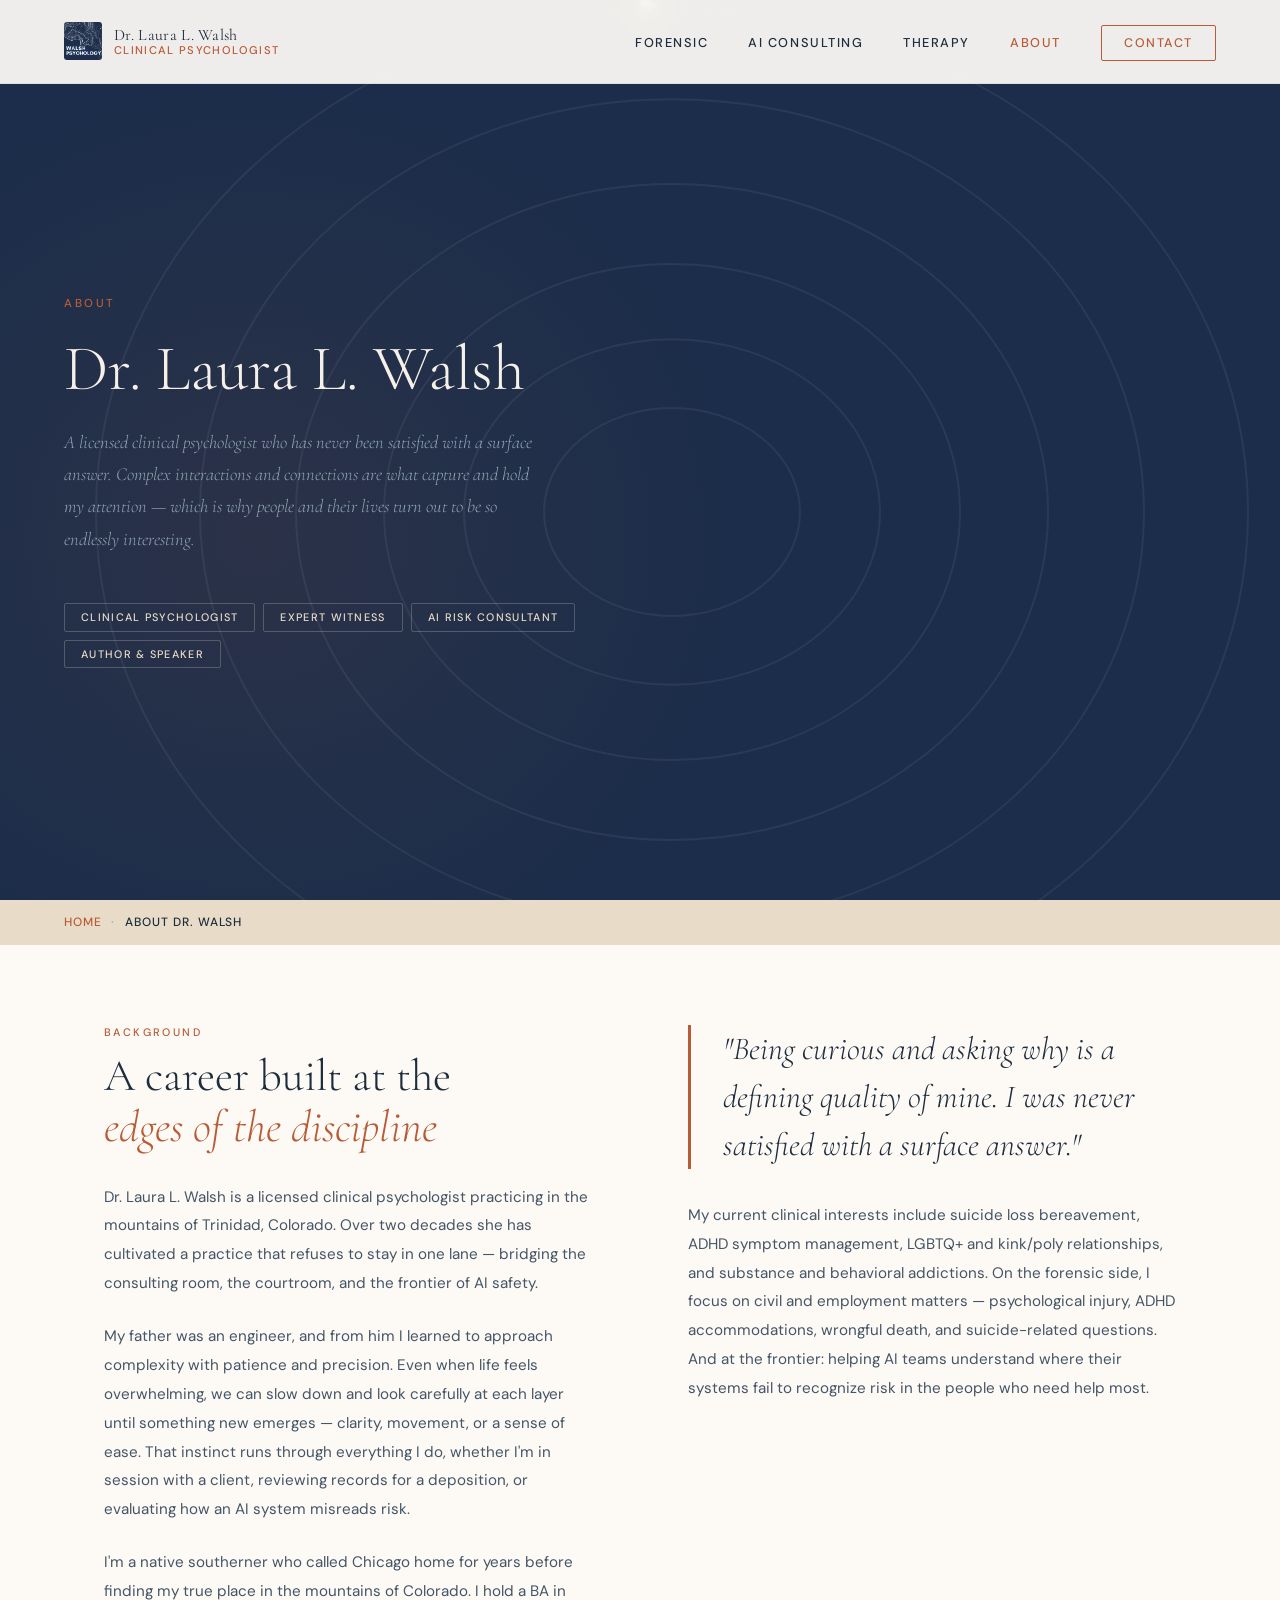
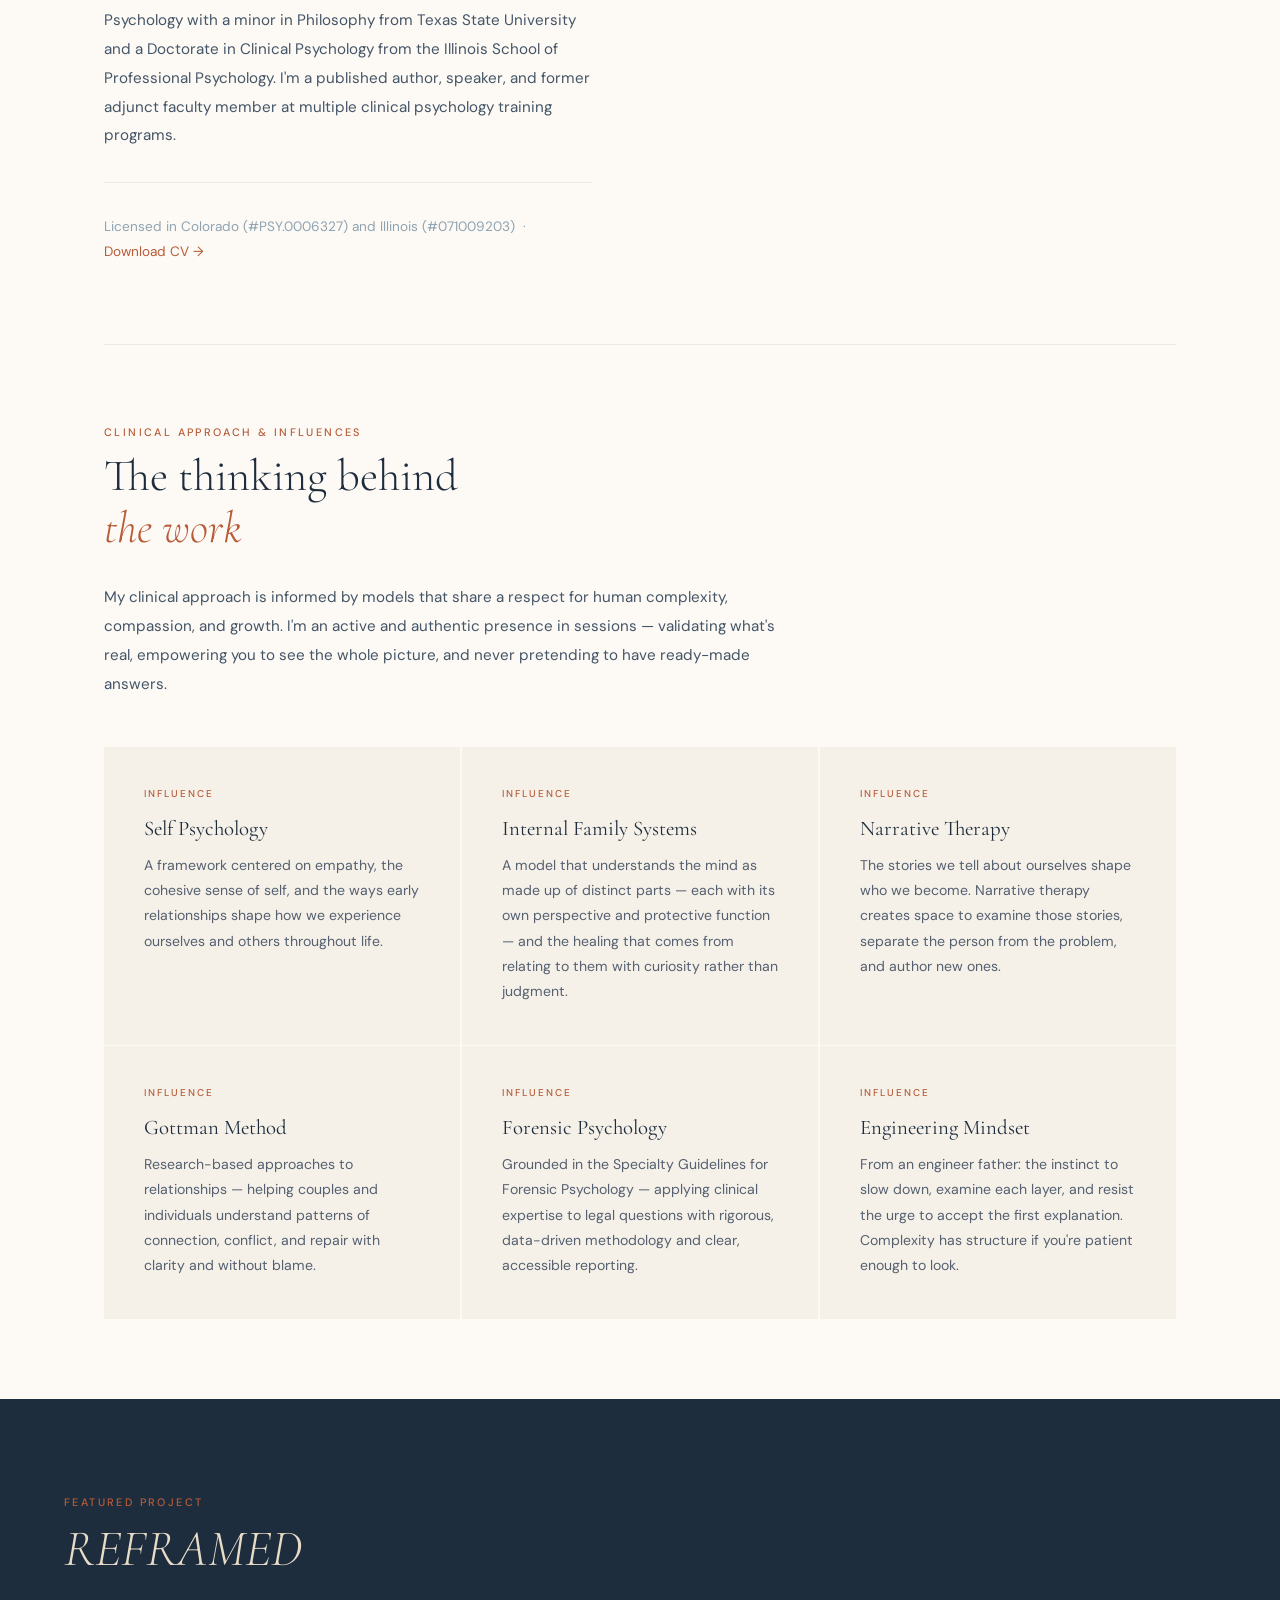
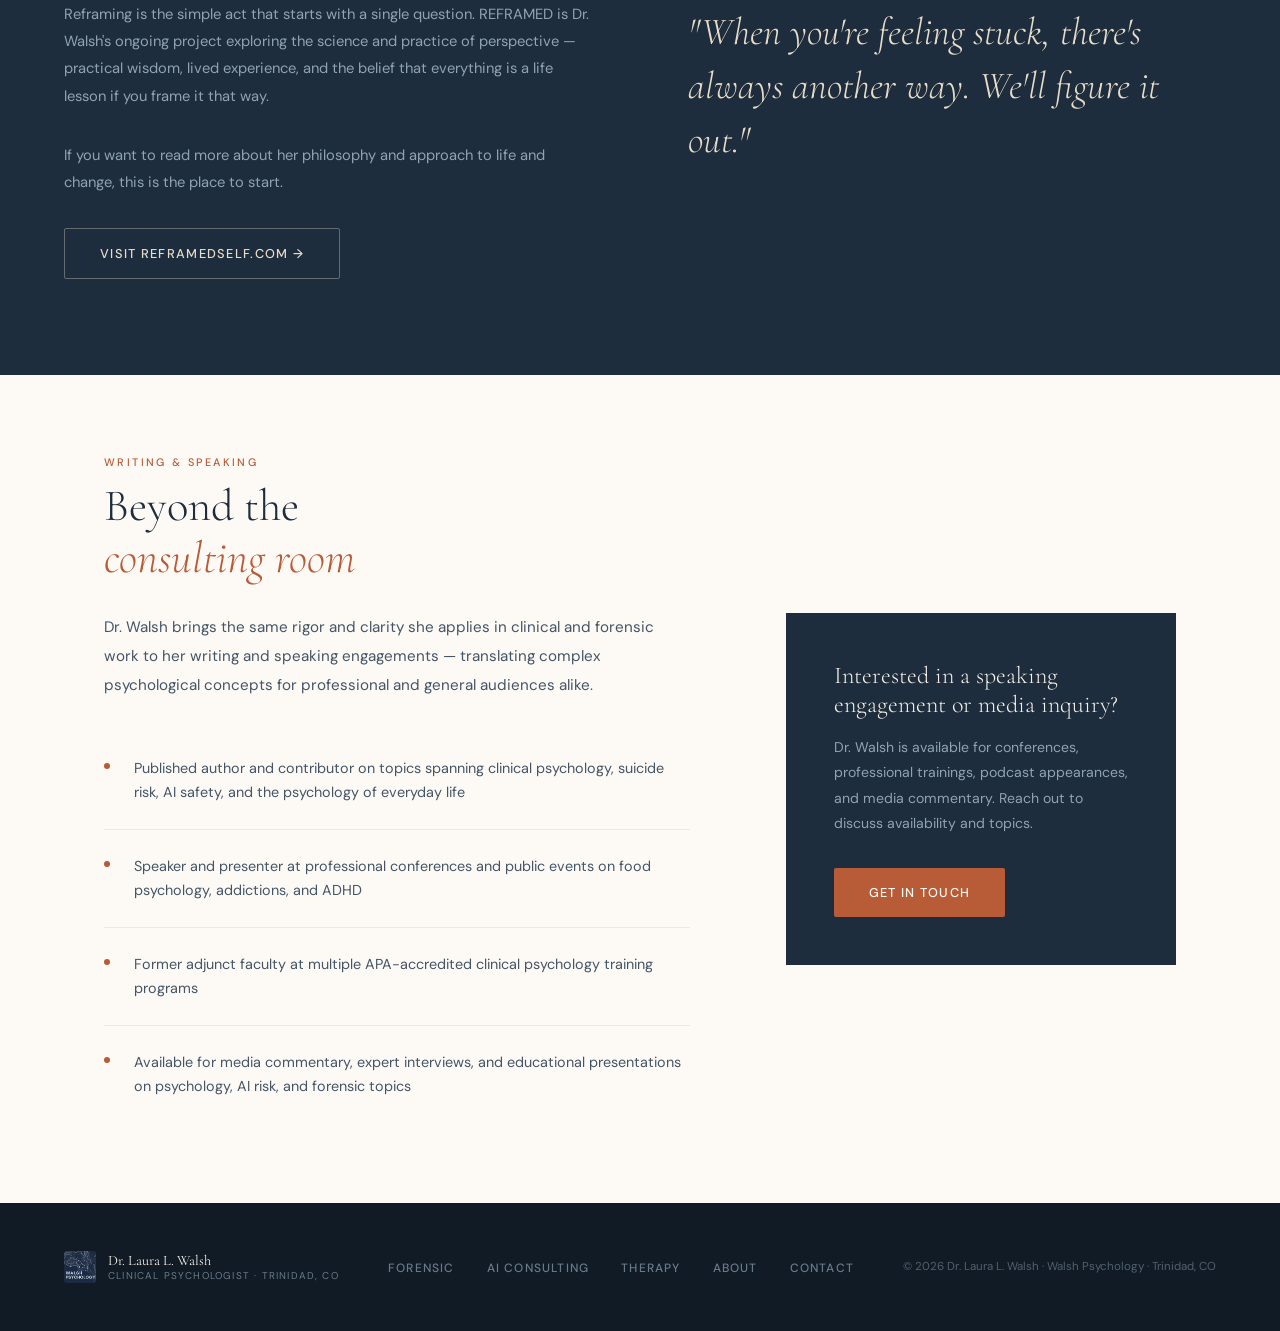
==== about.html @ 1559cd58 "Update meta tags and footer year in about.html" ====
<!DOCTYPE html>
<html lang="en">
<head>
<meta charset="UTF-8">
<meta name="viewport" content="width=device-width, initial-scale=1.0">
<title>About Dr. Laura L. Walsh | Clinical Psychologist</title>
<meta name="description" content="About Dr. Laura L. Walsh — licensed clinical psychologist, expert witness, and AI risk consultant in Trinidad, Colorado. 20+ years of clinical experience across psychology, law, and AI safety.">
<link rel="canonical" href="https://walshpsychology.com/about.html">
<meta property="og:type" content="website">
<meta property="og:url" content="https://walshpsychology.com/about.html">
<meta property="og:title" content="About Dr. Laura L. Walsh | Clinical Psychologist">
<meta property="og:description" content="Licensed clinical psychologist, expert witness, and AI risk consultant with 20+ years of experience. Background, clinical approach, and speaking engagements.">
<meta property="og:image" content="https://walshpsychology.com/laura_square_headshot.jpg">
<meta name="twitter:card" content="summary_large_image">
<meta name="twitter:title" content="About Dr. Laura L. Walsh | Clinical Psychologist">
<meta name="twitter:description" content="Licensed clinical psychologist, expert witness, and AI risk consultant with 20+ years of experience in Trinidad, Colorado.">
<meta name="twitter:image" content="https://walshpsychology.com/laura_square_headshot.jpg">
<link rel="icon" type="image/png" href="walsh_logo_final.png">
<link rel="preconnect" href="https://fonts.googleapis.com">
<link rel="preconnect" href="https://fonts.gstatic.com" crossorigin>
<link href="https://fonts.googleapis.com/css2?family=Cormorant+Garamond:ital,wght@0,300;0,400;0,600;1,300;1,400&family=DM+Sans:wght@300;400;500&display=swap" rel="stylesheet">
<style>
  :root {
    --slate:  #1e2d3d;
    --deep:   #111b26;
    --terra:  #b85c38;
    --sand:   #e8dcc8;
    --cream:  #f5f0e8;
    --mist:   #8fa3b1;
    --white:  #fdfaf6;
    --serif:  'Cormorant Garamond', Georgia, serif;
    --sans:   'DM Sans', sans-serif;
  }
  *, *::before, *::after { box-sizing: border-box; margin: 0; padding: 0; }
  html { scroll-behavior: smooth; }
  body { font-family: var(--sans); background: var(--white); color: var(--slate); overflow-x: hidden; }

  /* ─── NAV ─────────────────────────────────────────── */
  nav { position: fixed; top: 0; left: 0; right: 0; z-index: 100; display: flex; align-items: center; justify-content: space-between; padding: 1.4rem 4rem; background: rgba(253,250,246,0.94); backdrop-filter: blur(12px); border-bottom: 1px solid rgba(30,45,61,0.08); }
  .nav-logo { display: flex; align-items: center; gap: 0.75rem; text-decoration: none; }
  .nav-logo img { height: 38px; width: 38px; object-fit: cover; border-radius: 3px; }
  .nav-logo-text { font-family: var(--serif); font-size: 1rem; font-weight: 400; color: var(--slate); letter-spacing: 0.02em; line-height: 1.15; }
  .nav-logo-text span { color: var(--terra); display: block; font-size: 0.7rem; letter-spacing: 0.12em; text-transform: uppercase; font-family: var(--sans); font-weight: 500; }
  .nav-links { display: flex; gap: 2.5rem; list-style: none; }
  .nav-links a { font-family: var(--sans); font-size: 0.8rem; font-weight: 500; letter-spacing: 0.12em; text-transform: uppercase; color: var(--slate); text-decoration: none; transition: color 0.2s; }
  .nav-links a:hover, .nav-links a.active { color: var(--terra); }
  .nav-cta { font-size: 0.78rem !important; padding: 0.55rem 1.4rem; border: 1.5px solid var(--terra); border-radius: 2px; color: var(--terra) !important; }
  .nav-cta:hover { background: var(--terra); color: var(--white) !important; }

  /* ─── HERO ────────────────────────────────────────── */
  .page-hero {
    min-height: 100vh;
    display: grid;
    grid-template-columns: 1fr 1fr;
    background: #1b2d4a;
    position: relative;
    overflow: hidden;
  }
  .topo-bg { position: absolute; inset: 0; pointer-events: none; opacity: 0.06; background-image: url("data:image/svg+xml,%3Csvg xmlns='http://www.w3.org/2000/svg' width='800' height='800' viewBox='0 0 800 800'%3E%3Cg fill='none' stroke='%23ffffff' stroke-width='1.2'%3E%3Cellipse cx='420' cy='320' rx='80' ry='65'/%3E%3Cellipse cx='420' cy='320' rx='130' ry='108'/%3E%3Cellipse cx='420' cy='320' rx='180' ry='155'/%3E%3Cellipse cx='420' cy='320' rx='235' ry='205'/%3E%3Cellipse cx='420' cy='320' rx='295' ry='258'/%3E%3Cellipse cx='420' cy='320' rx='360' ry='315'/%3E%3C/g%3E%3C/svg%3E"); background-size: cover; }
  .page-hero::before { content: ''; position: absolute; inset: 0; background: radial-gradient(ellipse 60% 80% at 20% 60%, rgba(184,92,56,0.10) 0%, transparent 65%); }
  .hero-left {
    display: flex; flex-direction: column; justify-content: center;
    padding: 10rem 3rem 6rem 4rem;
    position: relative; z-index: 1;
  }
  .page-eyebrow { font-size: 0.72rem; font-weight: 500; letter-spacing: 0.22em; text-transform: uppercase; color: var(--terra); margin-bottom: 1.5rem; }
  .page-title { font-family: var(--serif); font-size: clamp(3rem, 5vw, 5.5rem); font-weight: 300; color: var(--cream); line-height: 1.05; margin-bottom: 1.5rem; white-space: nowrap; }
  .page-title em { font-style: italic; color: var(--sand); }
  .hero-bio { font-family: var(--serif); font-size: 1.15rem; font-weight: 300; font-style: italic; color: var(--mist); line-height: 1.75; max-width: 480px; margin-bottom: 3rem; }
  .hero-roles { display: flex; flex-wrap: wrap; gap: 0.5rem; }
  .role-pill { font-size: 0.68rem; font-weight: 500; letter-spacing: 0.12em; text-transform: uppercase; padding: 0.4rem 1rem; border: 1px solid rgba(232,220,200,0.25); color: var(--sand); border-radius: 2px; }
  .hero-right { position: relative; z-index: 1; }
  .hero-right img { width: 100%; height: 100%; object-fit: cover; object-position: center top; display: block; }

  /* ─── BREADCRUMB ──────────────────────────────────── */
  .breadcrumb { background: var(--sand); padding: 0.9rem 4rem; display: flex; align-items: center; gap: 0.6rem; font-size: 0.75rem; font-weight: 500; letter-spacing: 0.08em; text-transform: uppercase; color: var(--slate); }
  .breadcrumb a { color: var(--terra); text-decoration: none; }
  .breadcrumb-sep { color: var(--mist); }

  /* ─── LAYOUT ──────────────────────────────────────── */
  .content-wrap { max-width: 1200px; margin: 0 auto; padding: 0 4rem; }
  .section { padding: 5rem 0; border-bottom: 1px solid rgba(30,45,61,0.08); }
  .section:last-child { border-bottom: none; }
  .section-label { font-size: 0.68rem; font-weight: 500; letter-spacing: 0.22em; text-transform: uppercase; color: var(--terra); display: block; margin-bottom: 0.75rem; }
  .section-title { font-family: var(--serif); font-size: clamp(2rem, 3.5vw, 3rem); font-weight: 300; color: var(--slate); line-height: 1.15; margin-bottom: 1.8rem; }
  .section-title em { font-style: italic; color: var(--terra); }
  .section-body { font-size: 0.95rem; line-height: 1.9; color: #445566; max-width: 680px; margin-bottom: 1.5rem; }

  /* ─── BIO SECTION ─────────────────────────────────── */
  .bio-grid { display: grid; grid-template-columns: 1fr 1fr; gap: 6rem; align-items: start; }
  .bio-pull { font-family: var(--serif); font-size: clamp(1.5rem, 2.5vw, 2rem); font-weight: 300; font-style: italic; color: var(--slate); line-height: 1.5; border-left: 3px solid var(--terra); padding-left: 2rem; margin-bottom: 2rem; }
  .bio-detail { font-size: 0.85rem; line-height: 1.8; color: var(--mist); margin-top: 2rem; padding-top: 2rem; border-top: 1px solid rgba(30,45,61,0.08); }

  /* ─── APPROACH ────────────────────────────────────── */
  .approach-grid { display: grid; grid-template-columns: repeat(3, 1fr); gap: 1.5px; margin-top: 3rem; }
  .approach-card { background: var(--cream); padding: 2.5rem; position: relative; overflow: hidden; transition: transform 0.25s; }
  .approach-card:hover { transform: translateY(-2px); }
  .approach-card::after { content: ''; position: absolute; bottom: 0; left: 0; right: 0; height: 2px; background: var(--terra); transform: scaleX(0); transform-origin: left; transition: transform 0.3s; }
  .approach-card:hover::after { transform: scaleX(1); }
  .approach-card h3 { font-family: var(--serif); font-size: 1.3rem; font-weight: 400; color: var(--slate); margin-bottom: 0.75rem; }
  .approach-card p { font-size: 0.88rem; line-height: 1.8; color: #556070; }
  .approach-num { font-size: 0.62rem; font-weight: 500; letter-spacing: 0.2em; text-transform: uppercase; color: var(--terra); margin-bottom: 1rem; }

  /* ─── REFRAMED ────────────────────────────────────── */
  .reframed { background: var(--slate); padding: 6rem 4rem; }
  .reframed-inner { max-width: 1200px; margin: 0 auto; display: grid; grid-template-columns: 1fr 1fr; gap: 6rem; align-items: center; }
  .reframed-label { font-size: 0.68rem; font-weight: 500; letter-spacing: 0.22em; text-transform: uppercase; color: var(--terra); display: block; margin-bottom: 0.75rem; }
  .reframed-title { font-family: var(--serif); font-size: clamp(2.5rem, 4vw, 4rem); font-weight: 300; color: var(--cream); line-height: 1.1; margin-bottom: 1.5rem; }
  .reframed-title em { font-style: italic; color: var(--sand); }
  .reframed-body { font-size: 0.92rem; line-height: 1.85; color: var(--mist); margin-bottom: 2rem; }
  .btn-light { display: inline-block; font-family: var(--sans); font-size: 0.8rem; font-weight: 500; letter-spacing: 0.1em; text-transform: uppercase; padding: 1rem 2.2rem; border: 1.5px solid rgba(232,220,200,0.35); color: var(--sand); text-decoration: none; border-radius: 2px; transition: all 0.25s; }
  .btn-light:hover { border-color: var(--sand); color: var(--white); }
  .reframed-quote { font-family: var(--serif); font-size: clamp(1.8rem, 3vw, 2.8rem); font-weight: 300; font-style: italic; color: var(--sand); line-height: 1.4; }

  /* ─── WRITING & SPEAKING ──────────────────────────── */
  .speaking-grid { display: grid; grid-template-columns: 1.2fr 0.8fr; gap: 6rem; align-items: center; }
  .speaking-items { display: flex; flex-direction: column; gap: 0; margin-top: 2rem; }
  .speaking-item { padding: 1.5rem 0; border-bottom: 1px solid rgba(30,45,61,0.08); display: flex; gap: 1.5rem; align-items: flex-start; }
  .speaking-item:last-child { border-bottom: none; }
  .speaking-dot { width: 6px; height: 6px; border-radius: 50%; background: var(--terra); flex-shrink: 0; margin-top: 0.45rem; }
  .speaking-item p { font-size: 0.9rem; line-height: 1.7; color: #445566; }
  .speaking-cta { background: var(--slate); padding: 3rem; }
  .speaking-cta h3 { font-family: var(--serif); font-size: 1.5rem; font-weight: 300; color: var(--cream); margin-bottom: 1rem; }
  .speaking-cta p { font-size: 0.88rem; line-height: 1.8; color: var(--mist); margin-bottom: 2rem; }
  .btn-terra { display: inline-block; font-family: var(--sans); font-size: 0.8rem; font-weight: 500; letter-spacing: 0.1em; text-transform: uppercase; padding: 1rem 2.2rem; background: var(--terra); color: var(--white); text-decoration: none; border-radius: 2px; transition: all 0.25s; }
  .btn-terra:hover { background: #a04d2f; }

  /* ─── FOOTER ──────────────────────────────────────── */
  footer { background: var(--deep); padding: 3rem 4rem; display: flex; align-items: center; justify-content: space-between; flex-wrap: wrap; gap: 1.5rem; }
  .footer-logo { display: flex; align-items: center; gap: 0.75rem; }
  .footer-logo img { height: 32px; width: 32px; object-fit: cover; border-radius: 3px; opacity: 0.8; }
  .footer-logo-text { font-family: var(--serif); font-size: 0.9rem; color: var(--cream); }
  .footer-logo-text span { display: block; font-family: var(--sans); font-size: 0.62rem; letter-spacing: 0.12em; text-transform: uppercase; color: var(--mist); opacity: 0.7; }
  .footer-nav { list-style: none; display: flex; gap: 2rem; }
  .footer-nav a { font-size: 0.75rem; font-weight: 500; letter-spacing: 0.1em; text-transform: uppercase; color: var(--mist); text-decoration: none; opacity: 0.7; transition: opacity 0.2s; }
  .footer-nav a:hover { opacity: 1; }
  .footer-copy { font-size: 0.72rem; color: var(--mist); opacity: 0.5; }

  @media (max-width: 900px) {
    nav { padding: 1rem 1.5rem; }
    .nav-links { display: none; }
    .page-hero { grid-template-columns: 1fr; min-height: auto; }
    .hero-left { padding: 8rem 1.5rem 4rem; }
    .hero-right { height: 400px; }
    .breadcrumb { padding: 0.9rem 1.5rem; }
    .content-wrap { padding: 0 1.5rem; }
    .bio-grid, .speaking-grid, .reframed-inner { grid-template-columns: 1fr; gap: 3rem; }
    .approach-grid { grid-template-columns: 1fr; }
    .reframed { padding: 4rem 1.5rem; }
    footer { flex-direction: column; align-items: flex-start; padding: 2.5rem 1.5rem; }
  }

/* ─── MOBILE HAMBURGER ───────────────────────────── */
.nav-hamburger {
  display: none;
  flex-direction: column;
  gap: 5px;
  cursor: pointer;
  padding: 4px;
  background: none;
  border: none;
  z-index: 200;
}
.nav-hamburger span {
  display: block;
  width: 24px;
  height: 2px;
  background: var(--slate);
  transition: all 0.3s ease;
  border-radius: 2px;
}
.nav-hamburger.open span:nth-child(1) { transform: translateY(7px) rotate(45deg); }
.nav-hamburger.open span:nth-child(2) { opacity: 0; }
.nav-hamburger.open span:nth-child(3) { transform: translateY(-7px) rotate(-45deg); }
.mobile-menu {
  display: none;
  position: fixed;
  top: 0; left: 0; right: 0; bottom: 0;
  background: rgba(27,45,74,0.98);
  z-index: 150;
  flex-direction: column;
  align-items: center;
  justify-content: center;
  gap: 2.5rem;
}
.mobile-menu.open { display: flex; }
.mobile-menu a {
  font-family: var(--serif);
  font-size: 2rem;
  font-weight: 300;
  color: var(--cream);
  text-decoration: none;
  letter-spacing: 0.04em;
  transition: color 0.2s;
}
.mobile-menu a:hover { color: var(--terra); }
.mobile-menu .mobile-cta {
  font-family: var(--sans);
  font-size: 0.85rem;
  font-weight: 500;
  letter-spacing: 0.12em;
  text-transform: uppercase;
  padding: 0.8rem 2rem;
  border: 1.5px solid var(--terra);
  color: var(--terra);
  border-radius: 2px;
}
@media (max-width: 900px) {
  .nav-hamburger { display: flex; }
}
</style>
</head>
<body>

<!-- NAV -->
<nav>
  <a href="index.html" class="nav-logo">
    <img src="walsh_logo_final.png" alt="Walsh Psychology">
    <div class="nav-logo-text">Dr. Laura L. Walsh<span>Clinical Psychologist</span></div>
  </a>
  <ul class="nav-links">
    <li><a href="forensic.html">Forensic</a></li>
    <li><a href="ai.html">AI Consulting</a></li>
    <li><a href="therapy.html">Therapy</a></li>
    <li><a href="about.html" class="active">About</a></li>
    <li><a href="contact.html" class="nav-cta">Contact</a></li>
  </ul>
  <button class="nav-hamburger" id="hamburgerBtn" onclick="toggleMobileMenu()" aria-label="Open navigation menu">
    <span></span><span></span><span></span>
  </button>
</nav>
<!-- MOBILE MENU -->
<div class="mobile-menu" id="mobileMenu">
  <a href="forensic.html" onclick="closeMobileMenu()">Expert Witness</a>
  <a href="ai.html" onclick="closeMobileMenu()">AI Consulting</a>
  <a href="therapy.html" onclick="closeMobileMenu()">Psychotherapy</a>
  <a href="about.html" onclick="closeMobileMenu()">About</a>
  <a href="contact.html" class="mobile-cta" onclick="closeMobileMenu()">Contact</a>
</div>
<script>
function toggleMobileMenu(){const m=document.getElementById('mobileMenu'),b=document.getElementById('hamburgerBtn');m.classList.toggle('open');b.classList.toggle('open');document.body.style.overflow=m.classList.contains('open')?'hidden':'';}
function closeMobileMenu(){const m=document.getElementById('mobileMenu'),b=document.getElementById('hamburgerBtn');m.classList.remove('open');b.classList.remove('open');document.body.style.overflow='';}
</script>

<!-- HERO -->
<section class="page-hero">
  <div class="topo-bg"></div>
  <div class="hero-left">
    <p class="page-eyebrow">About</p>
    <h1 class="page-title">Dr. Laura L. Walsh</h1>
    <p class="hero-bio">A licensed clinical psychologist who has never been satisfied with a surface answer. Complex interactions and connections are what capture and hold my attention — which is why people and their lives turn out to be so endlessly interesting.</p>
    <div class="hero-roles">
      <span class="role-pill">Clinical Psychologist</span>
      <span class="role-pill">Expert Witness</span>
      <span class="role-pill">AI Risk Consultant</span>
      <span class="role-pill">Author &amp; Speaker</span>
    </div>
  </div>
  <div class="hero-right">
    <img src="laura_photo2.png" alt="Dr. Laura L. Walsh" loading="lazy">
  </div>
</section>

<!-- BREADCRUMB -->
<div class="breadcrumb">
  <a href="index.html">Home</a>
  <span class="breadcrumb-sep">·</span>
  <span>About Dr. Walsh</span>
</div>

<div class="content-wrap">

  <!-- BIO -->
  <section class="section" id="bio">
    <div class="bio-grid">
      <div>
        <span class="section-label">Background</span>
        <h2 class="section-title">A career built at the<br><em>edges of the discipline</em></h2>
        <p class="section-body">Dr. Laura L. Walsh is a licensed clinical psychologist practicing in the mountains of Trinidad, Colorado. Over two decades she has cultivated a practice that refuses to stay in one lane — bridging the consulting room, the courtroom, and the frontier of AI safety.</p>
        <p class="section-body">My father was an engineer, and from him I learned to approach complexity with patience and precision. Even when life feels overwhelming, we can slow down and look carefully at each layer until something new emerges — clarity, movement, or a sense of ease. That instinct runs through everything I do, whether I'm in session with a client, reviewing records for a deposition, or evaluating how an AI system misreads risk.</p>
        <p class="section-body">I'm a native southerner who called Chicago home for years before finding my true place in the mountains of Colorado. I hold a BA in Psychology with a minor in Philosophy from Texas State University and a Doctorate in Clinical Psychology from the Illinois School of Professional Psychology. I'm a published author, speaker, and former adjunct faculty member at multiple clinical psychology training programs.</p>
        <div class="bio-detail">Licensed in Colorado (#PSY.0006327) and Illinois (#071009203) &nbsp;·&nbsp; <a href="https://drlauralwalsh.com/s/Dr-Laura-L-Walsh-CV-Rev-02-26.pdf" download style="color:var(--terra);text-decoration:none;">Download CV →</a></div>
      </div>
      <div>
        <p class="bio-pull">"Being curious and asking why is a defining quality of mine. I was never satisfied with a surface answer."</p>
        <p class="section-body">My current clinical interests include suicide loss bereavement, ADHD symptom management, LGBTQ+ and kink/poly relationships, and substance and behavioral addictions. On the forensic side, I focus on civil and employment matters — psychological injury, ADHD accommodations, wrongful death, and suicide-related questions. And at the frontier: helping AI teams understand where their systems fail to recognize risk in the people who need help most.</p>
      </div>
    </div>
  </section>

  <!-- CLINICAL APPROACH -->
  <section class="section" id="approach">
    <span class="section-label">Clinical Approach &amp; Influences</span>
    <h2 class="section-title">The thinking behind<br><em>the work</em></h2>
    <p class="section-body">My clinical approach is informed by models that share a respect for human complexity, compassion, and growth. I'm an active and authentic presence in sessions — validating what's real, empowering you to see the whole picture, and never pretending to have ready-made answers.</p>
    <div class="approach-grid">
      <div class="approach-card">
        <div class="approach-num">Influence</div>
        <h3>Self Psychology</h3>
        <p>A framework centered on empathy, the cohesive sense of self, and the ways early relationships shape how we experience ourselves and others throughout life.</p>
      </div>
      <div class="approach-card">
        <div class="approach-num">Influence</div>
        <h3>Internal Family Systems</h3>
        <p>A model that understands the mind as made up of distinct parts — each with its own perspective and protective function — and the healing that comes from relating to them with curiosity rather than judgment.</p>
      </div>
      <div class="approach-card">
        <div class="approach-num">Influence</div>
        <h3>Narrative Therapy</h3>
        <p>The stories we tell about ourselves shape who we become. Narrative therapy creates space to examine those stories, separate the person from the problem, and author new ones.</p>
      </div>
      <div class="approach-card">
        <div class="approach-num">Influence</div>
        <h3>Gottman Method</h3>
        <p>Research-based approaches to relationships — helping couples and individuals understand patterns of connection, conflict, and repair with clarity and without blame.</p>
      </div>
      <div class="approach-card">
        <div class="approach-num">Influence</div>
        <h3>Forensic Psychology</h3>
        <p>Grounded in the Specialty Guidelines for Forensic Psychology — applying clinical expertise to legal questions with rigorous, data-driven methodology and clear, accessible reporting.</p>
      </div>
      <div class="approach-card">
        <div class="approach-num">Influence</div>
        <h3>Engineering Mindset</h3>
        <p>From an engineer father: the instinct to slow down, examine each layer, and resist the urge to accept the first explanation. Complexity has structure if you're patient enough to look.</p>
      </div>
    </div>
  </section>

</div>

<!-- REFRAMED -->
<section class="reframed">
  <div class="reframed-inner">
    <div>
      <span class="reframed-label">Featured Project</span>
      <h2 class="reframed-title"><em>REFRAMED</em></h2>
      <p class="reframed-body">Reframing is the simple act that starts with a single question. REFRAMED is Dr. Walsh's ongoing project exploring the science and practice of perspective — practical wisdom, lived experience, and the belief that everything is a life lesson if you frame it that way.</p>
      <p class="reframed-body">If you want to read more about her philosophy and approach to life and change, this is the place to start.</p>
      <a href="https://reframedself.com" target="_blank" class="btn-light">Visit Reframedself.com →</a>
    </div>
    <div>
      <p class="reframed-quote">"When you're feeling stuck, there's always another way. We'll figure it out."</p>
    </div>
  </div>
</section>

<div class="content-wrap">

  <!-- WRITING & SPEAKING -->
  <section class="section" id="speaking">
    <div class="speaking-grid">
      <div>
        <span class="section-label">Writing &amp; Speaking</span>
        <h2 class="section-title">Beyond the<br><em>consulting room</em></h2>
        <p class="section-body">Dr. Walsh brings the same rigor and clarity she applies in clinical and forensic work to her writing and speaking engagements — translating complex psychological concepts for professional and general audiences alike.</p>
        <div class="speaking-items">
          <div class="speaking-item">
            <span class="speaking-dot"></span>
            <p>Published author and contributor on topics spanning clinical psychology, suicide risk, AI safety, and the psychology of everyday life</p>
          </div>
          <div class="speaking-item">
            <span class="speaking-dot"></span>
            <p>Speaker and presenter at professional conferences and public events on food psychology, addictions, and ADHD</p>
          </div>
          <div class="speaking-item">
            <span class="speaking-dot"></span>
            <p>Former adjunct faculty at multiple APA-accredited clinical psychology training programs</p>
          </div>
          <div class="speaking-item">
            <span class="speaking-dot"></span>
            <p>Available for media commentary, expert interviews, and educational presentations on psychology, AI risk, and forensic topics</p>
          </div>
        </div>
      </div>
      <div class="speaking-cta">
        <h3>Interested in a speaking engagement or media inquiry?</h3>
        <p>Dr. Walsh is available for conferences, professional trainings, podcast appearances, and media commentary. Reach out to discuss availability and topics.</p>
        <a href="mailto:laura@walshpsych.net?subject=Speaking%20%2F%20Media%20Inquiry" class="btn-terra">Get in Touch</a>
      </div>
    </div>
  </section>

</div>

<!-- FOOTER -->
<footer>
  <div class="footer-logo">
    <img src="walsh_logo_final.png" alt="Walsh Psychology">
    <div class="footer-logo-text">Dr. Laura L. Walsh<span>Clinical Psychologist · Trinidad, CO</span></div>
  </div>
  <ul class="footer-nav">
    <li><a href="forensic.html">Forensic</a></li>
    <li><a href="ai.html">AI Consulting</a></li>
    <li><a href="therapy.html">Therapy</a></li>
    <li><a href="about.html">About</a></li>
    <li><a href="contact.html">Contact</a></li>
  </ul>
  <p class="footer-copy">© 2026 Dr. Laura L. Walsh · Walsh Psychology · Trinidad, CO</p>
</footer>

</body>
</html>
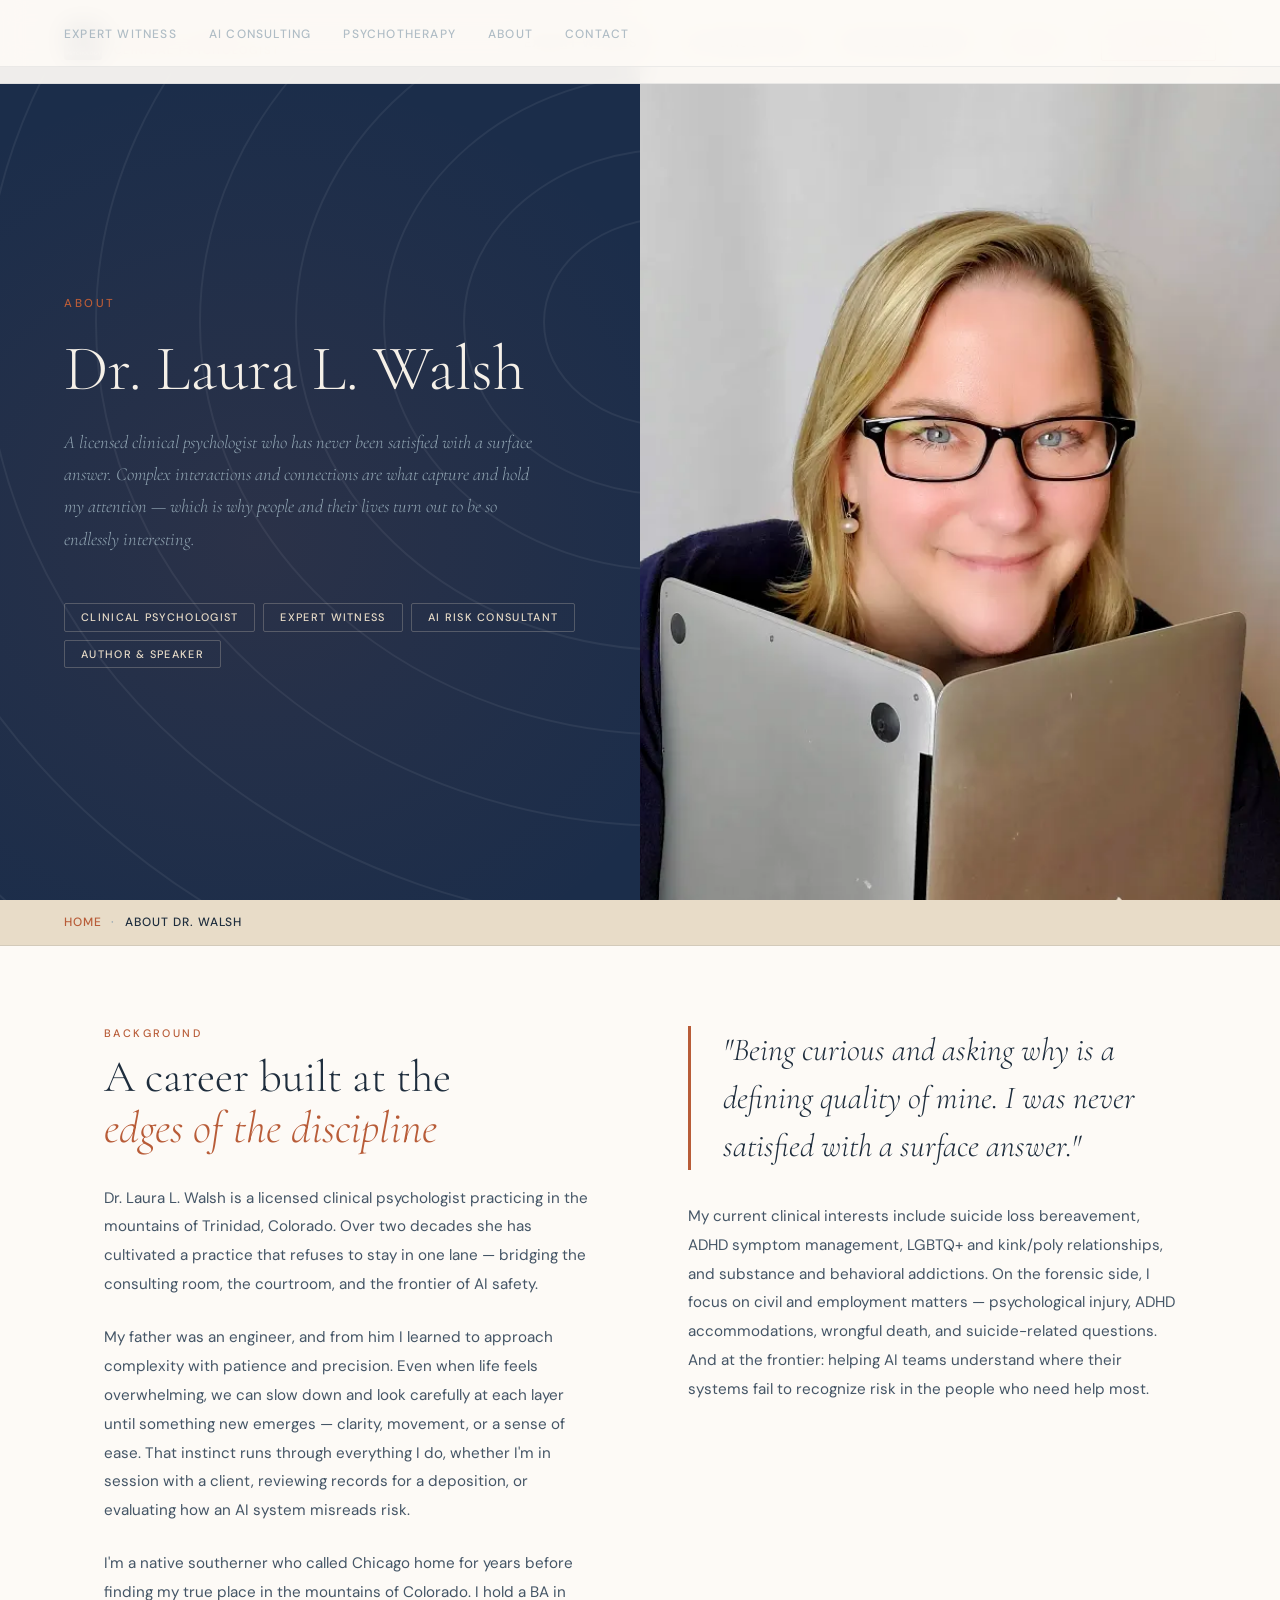
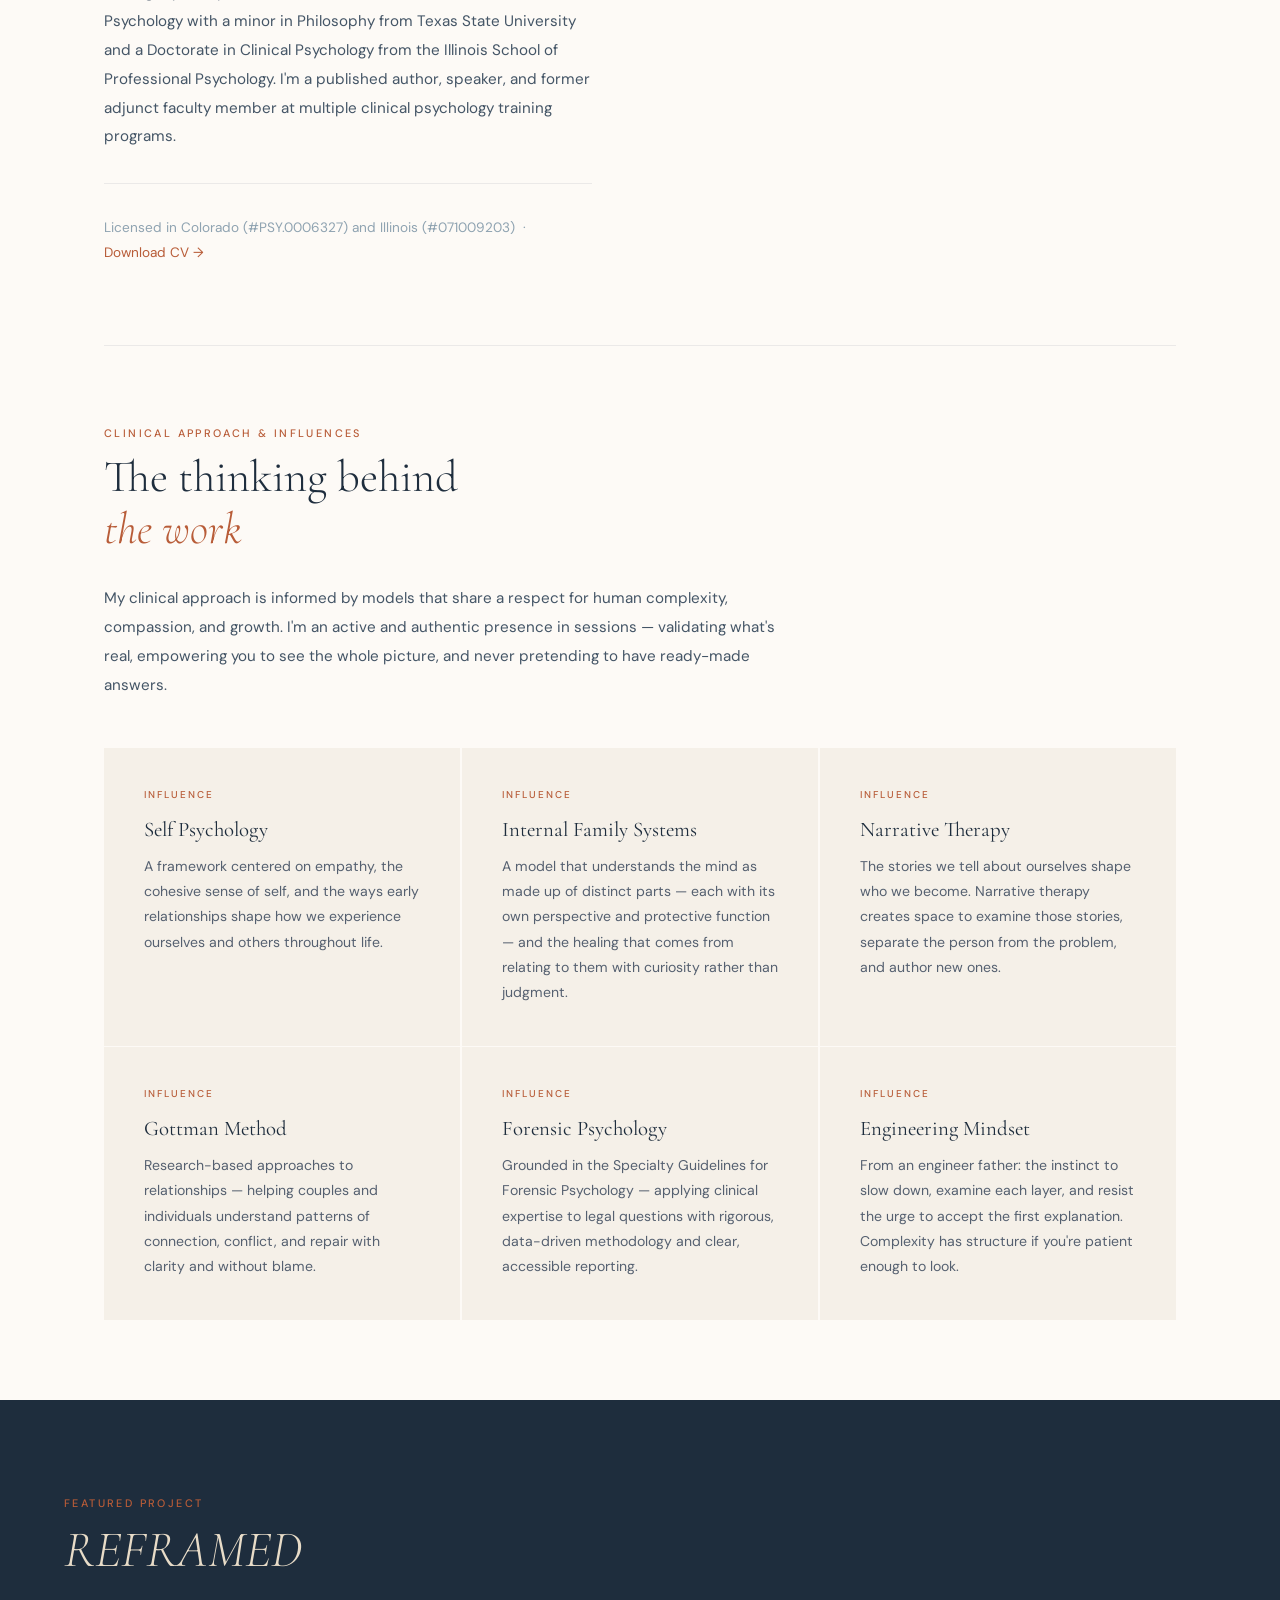
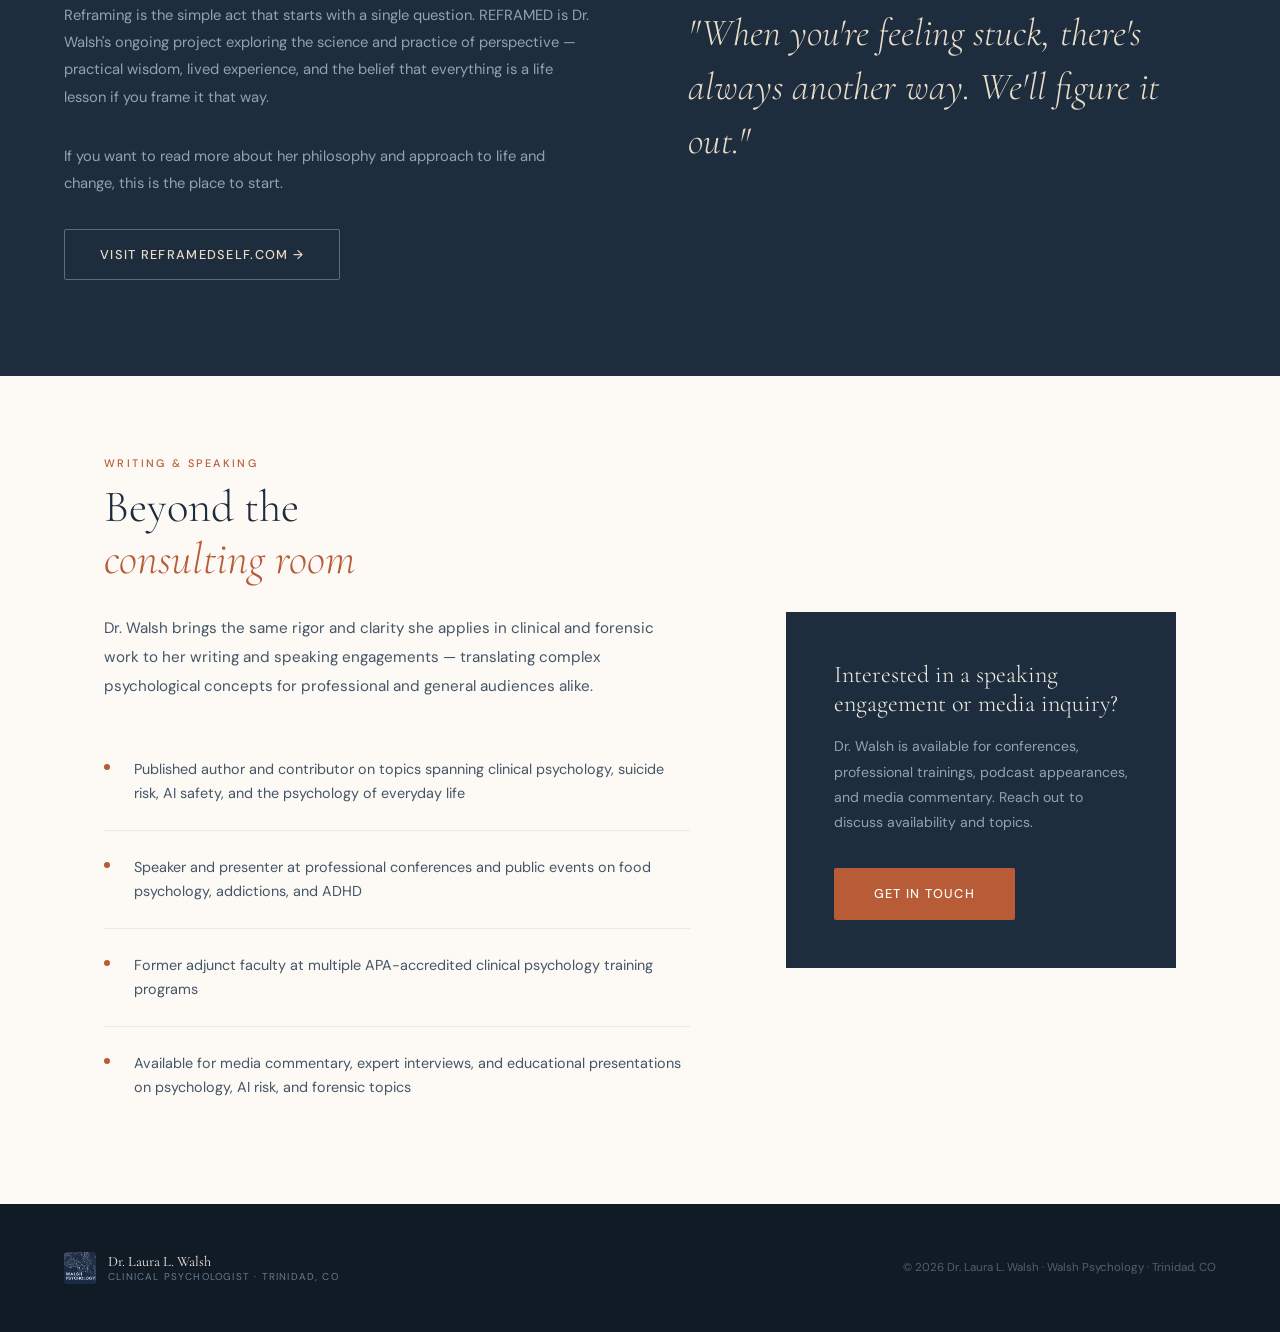
==== commit 4f2d0149: "Revert logo to PNG only (walsh_logo_final.webp not yet available)" ====
--- a/about.html
+++ b/about.html
@@ -1,254 +1,135 @@
 <!DOCTYPE html>
 <html lang="en">
 <head>
-<meta charset="UTF-8">
-<meta name="viewport" content="width=device-width, initial-scale=1.0">
-<title>About Dr. Laura L. Walsh | Clinical Psychologist</title>
-<meta name="description" content="About Dr. Laura L. Walsh — licensed clinical psychologist, expert witness, and AI risk consultant in Trinidad, Colorado. 20+ years of clinical experience across psychology, law, and AI safety.">
-<link rel="canonical" href="https://walshpsychology.com/about.html">
-<meta property="og:type" content="website">
-<meta property="og:url" content="https://walshpsychology.com/about.html">
-<meta property="og:title" content="About Dr. Laura L. Walsh | Clinical Psychologist">
-<meta property="og:description" content="Licensed clinical psychologist, expert witness, and AI risk consultant with 20+ years of experience. Background, clinical approach, and speaking engagements.">
-<meta property="og:image" content="https://walshpsychology.com/laura_square_headshot.jpg">
-<meta name="twitter:card" content="summary_large_image">
-<meta name="twitter:title" content="About Dr. Laura L. Walsh | Clinical Psychologist">
-<meta name="twitter:description" content="Licensed clinical psychologist, expert witness, and AI risk consultant with 20+ years of experience in Trinidad, Colorado.">
-<meta name="twitter:image" content="https://walshpsychology.com/laura_square_headshot.jpg">
-<link rel="icon" type="image/png" href="walsh_logo_final.png">
-<link rel="preconnect" href="https://fonts.googleapis.com">
-<link rel="preconnect" href="https://fonts.gstatic.com" crossorigin>
-<link href="https://fonts.googleapis.com/css2?family=Cormorant+Garamond:ital,wght@0,300;0,400;0,600;1,300;1,400&family=DM+Sans:wght@300;400;500&display=swap" rel="stylesheet">
-<style>
-  :root {
-    --slate:  #1e2d3d;
-    --deep:   #111b26;
-    --terra:  #b85c38;
-    --sand:   #e8dcc8;
-    --cream:  #f5f0e8;
-    --mist:   #8fa3b1;
-    --white:  #fdfaf6;
-    --serif:  'Cormorant Garamond', Georgia, serif;
-    --sans:   'DM Sans', sans-serif;
+  <meta charset="UTF-8">
+  <meta name="viewport" content="width=device-width, initial-scale=1.0">
+  <meta name="theme-color" content="#1b2d4a">
+  <title>About Dr. Laura L. Walsh | Clinical Psychologist</title>
+  <meta name="description" content="About Dr. Laura L. Walsh ÃÂ¢ÃÂÃÂ licensed clinical psychologist, expert witness, and AI risk consultant in Trinidad, Colorado. 20+ years of clinical experience across psychology, law, and AI safety.">
+  <link rel="canonical" href="https://walshpsychology.com/about.html">
+  <meta property="og:type" content="website">
+  <meta property="og:url" content="https://walshpsychology.com/about.html">
+  <meta property="og:title" content="About Dr. Laura L. Walsh | Clinical Psychologist">
+  <meta property="og:description" content="Licensed clinical psychologist, expert witness, and AI risk consultant with 20+ years of experience. Background, clinical approach, and speaking engagements.">
+  <meta property="og:image" content="https://walshpsychology.com/laura_square_headshot.webp">
+  <meta name="twitter:card" content="summary_large_image">
+  <meta name="twitter:site" content="@walshpsychology">
+  <meta name="twitter:title" content="About Dr. Laura L. Walsh | Clinical Psychologist">
+  <meta name="twitter:description" content="Licensed clinical psychologist, expert witness, and AI risk consultant with 20+ years of experience in Trinidad, Colorado.">
+  <meta name="twitter:image" content="https://walshpsychology.com/laura_square_headshot.webp">
+  <link rel="icon" type="image/svg+xml" href="favicon.svg">
+  <link rel="icon" type="image/png" href="walsh_logo_final.png">
+  <link rel="preconnect" href="https://fonts.googleapis.com">
+  <link rel="preconnect" href="https://fonts.gstatic.com" crossorigin>
+  <link href="https://fonts.googleapis.com/css2?family=Cormorant+Garamond:ital,wght@0,300;0,400;0,600;1,300;1,400&family=DM+Sans:wght@300;400;500&display=swap" rel="stylesheet">
+  <link rel="stylesheet" href="styles.css">
+  
+  <style>
+  .page-hero{min-height:100vh;display:grid;grid-template-columns:1fr 1fr;background:#1b2d4a;position:relative;overflow:hidden}
+  .page-hero::before{content:'';position:absolute;inset:0;background:radial-gradient(ellipse 60% 80% at 20% 60%,rgba(184,92,56,.10) 0%,transparent 65%)}
+  .hero-left{display:flex;flex-direction:column;justify-content:center;padding:10rem 3rem 6rem 4rem;position:relative;z-index:1}
+  .page-eyebrow{font-size:.72rem;font-weight:500;letter-spacing:.22em;text-transform:uppercase;color:var(--terra);margin-bottom:1.5rem}
+  .page-title{font-family:var(--serif);font-size:clamp(3rem,5vw,5.5rem);font-weight:300;color:var(--cream);line-height:1.05;margin-bottom:1.5rem;white-space:nowrap}
+  .page-title em{font-style:italic;color:var(--sand)}
+  .hero-bio{font-family:var(--serif);font-size:1.15rem;font-weight:300;font-style:italic;color:var(--mist);line-height:1.75;max-width:480px;margin-bottom:3rem}
+  .hero-roles{display:flex;flex-wrap:wrap;gap:.5rem}
+  .role-pill{font-size:.68rem;font-weight:500;letter-spacing:.12em;text-transform:uppercase;padding:.4rem 1rem;border:1px solid rgba(232,220,200,.25);color:var(--sand);border-radius:2px}
+  .hero-right{position:relative;z-index:1}
+  .hero-right img{width:100%;height:100%;object-fit:cover;object-position:center top;display:block}
+  .bio-grid{display:grid;grid-template-columns:1fr 1fr;gap:6rem;align-items:start}
+  .bio-pull{font-family:var(--serif);font-size:clamp(1.5rem,2.5vw,2rem);font-weight:300;font-style:italic;color:var(--slate);line-height:1.5;border-left:3px solid var(--terra);padding-left:2rem;margin-bottom:2rem}
+  .bio-detail{font-size:.85rem;line-height:1.8;color:var(--mist);margin-top:2rem;padding-top:2rem;border-top:1px solid rgba(30,45,61,.08)}
+  .approach-grid{display:grid;grid-template-columns:repeat(3,1fr);gap:1.5px;margin-top:3rem}
+  .approach-card{background:var(--cream);padding:2.5rem;position:relative;overflow:hidden;transition:transform .25s}
+  .approach-card:hover{transform:translateY(-2px)}
+  .approach-card::after{content:'';position:absolute;bottom:0;left:0;right:0;height:2px;background:var(--terra);transform:scaleX(0);transform-origin:left;transition:transform .3s}
+  .approach-card:hover::after{transform:scaleX(1)}
+  .approach-card h3{font-family:var(--serif);font-size:1.3rem;font-weight:400;color:var(--slate);margin-bottom:.75rem}
+  .approach-card p{font-size:.88rem;line-height:1.8;color:#556070}
+  .approach-num{font-size:.62rem;font-weight:500;letter-spacing:.2em;text-transform:uppercase;color:var(--terra);margin-bottom:1rem}
+  .reframed{background:var(--slate);padding:6rem 4rem}
+  .reframed-inner{max-width:1200px;margin:0 auto;display:grid;grid-template-columns:1fr 1fr;gap:6rem;align-items:center}
+  .reframed-label{font-size:.68rem;font-weight:500;letter-spacing:.22em;text-transform:uppercase;color:var(--terra);display:block;margin-bottom:.75rem}
+  .reframed-title{font-family:var(--serif);font-size:clamp(2.5rem,4vw,4rem);font-weight:300;color:var(--cream);line-height:1.1;margin-bottom:1.5rem}
+  .reframed-title em{font-style:italic;color:var(--sand)}
+  .reframed-body{font-size:.92rem;line-height:1.85;color:var(--mist);margin-bottom:2rem}
+  .reframed-quote{font-family:var(--serif);font-size:clamp(1.8rem,3vw,2.8rem);font-weight:300;font-style:italic;color:var(--sand);line-height:1.4}
+  .speaking-grid{display:grid;grid-template-columns:1.2fr 0.8fr;gap:6rem;align-items:center}
+  .speaking-items{display:flex;flex-direction:column;gap:0;margin-top:2rem}
+  .speaking-item{padding:1.5rem 0;border-bottom:1px solid rgba(30,45,61,.08);display:flex;gap:1.5rem;align-items:flex-start}
+  .speaking-item:last-child{border-bottom:none}
+  .speaking-dot{width:6px;height:6px;border-radius:50%;background:var(--terra);flex-shrink:0;margin-top:.45rem}
+  .speaking-item p{font-size:.9rem;line-height:1.7;color:#445566}
+  .speaking-cta{background:var(--slate);padding:3rem}
+  .speaking-cta h3{font-family:var(--serif);font-size:1.5rem;font-weight:300;color:var(--cream);margin-bottom:1rem}
+  .speaking-cta p{font-size:.88rem;line-height:1.8;color:var(--mist);margin-bottom:2rem}
+  @media(max-width:900px){
+    .page-hero{grid-template-columns:1fr;min-height:auto}
+    .hero-left{padding:8rem 1.5rem 4rem}
+    .hero-right{height:400px}
+    .bio-grid,.speaking-grid,.reframed-inner{grid-template-columns:1fr;gap:3rem}
+    .approach-grid{grid-template-columns:1fr}
+    .reframed{padding:4rem 1.5rem}
   }
-  *, *::before, *::after { box-sizing: border-box; margin: 0; padding: 0; }
-  html { scroll-behavior: smooth; }
-  body { font-family: var(--sans); background: var(--white); color: var(--slate); overflow-x: hidden; }
+  </style>
 
-  /* ─── NAV ─────────────────────────────────────────── */
-  nav { position: fixed; top: 0; left: 0; right: 0; z-index: 100; display: flex; align-items: center; justify-content: space-between; padding: 1.4rem 4rem; background: rgba(253,250,246,0.94); backdrop-filter: blur(12px); border-bottom: 1px solid rgba(30,45,61,0.08); }
-  .nav-logo { display: flex; align-items: center; gap: 0.75rem; text-decoration: none; }
-  .nav-logo img { height: 38px; width: 38px; object-fit: cover; border-radius: 3px; }
-  .nav-logo-text { font-family: var(--serif); font-size: 1rem; font-weight: 400; color: var(--slate); letter-spacing: 0.02em; line-height: 1.15; }
-  .nav-logo-text span { color: var(--terra); display: block; font-size: 0.7rem; letter-spacing: 0.12em; text-transform: uppercase; font-family: var(--sans); font-weight: 500; }
-  .nav-links { display: flex; gap: 2.5rem; list-style: none; }
-  .nav-links a { font-family: var(--sans); font-size: 0.8rem; font-weight: 500; letter-spacing: 0.12em; text-transform: uppercase; color: var(--slate); text-decoration: none; transition: color 0.2s; }
-  .nav-links a:hover, .nav-links a.active { color: var(--terra); }
-  .nav-cta { font-size: 0.78rem !important; padding: 0.55rem 1.4rem; border: 1.5px solid var(--terra); border-radius: 2px; color: var(--terra) !important; }
-  .nav-cta:hover { background: var(--terra); color: var(--white) !important; }
-
-  /* ─── HERO ────────────────────────────────────────── */
-  .page-hero {
-    min-height: 100vh;
-    display: grid;
-    grid-template-columns: 1fr 1fr;
-    background: #1b2d4a;
-    position: relative;
-    overflow: hidden;
-  }
-  .topo-bg { position: absolute; inset: 0; pointer-events: none; opacity: 0.06; background-image: url("data:image/svg+xml,%3Csvg xmlns='http://www.w3.org/2000/svg' width='800' height='800' viewBox='0 0 800 800'%3E%3Cg fill='none' stroke='%23ffffff' stroke-width='1.2'%3E%3Cellipse cx='420' cy='320' rx='80' ry='65'/%3E%3Cellipse cx='420' cy='320' rx='130' ry='108'/%3E%3Cellipse cx='420' cy='320' rx='180' ry='155'/%3E%3Cellipse cx='420' cy='320' rx='235' ry='205'/%3E%3Cellipse cx='420' cy='320' rx='295' ry='258'/%3E%3Cellipse cx='420' cy='320' rx='360' ry='315'/%3E%3C/g%3E%3C/svg%3E"); background-size: cover; }
-  .page-hero::before { content: ''; position: absolute; inset: 0; background: radial-gradient(ellipse 60% 80% at 20% 60%, rgba(184,92,56,0.10) 0%, transparent 65%); }
-  .hero-left {
-    display: flex; flex-direction: column; justify-content: center;
-    padding: 10rem 3rem 6rem 4rem;
-    position: relative; z-index: 1;
-  }
-  .page-eyebrow { font-size: 0.72rem; font-weight: 500; letter-spacing: 0.22em; text-transform: uppercase; color: var(--terra); margin-bottom: 1.5rem; }
-  .page-title { font-family: var(--serif); font-size: clamp(3rem, 5vw, 5.5rem); font-weight: 300; color: var(--cream); line-height: 1.05; margin-bottom: 1.5rem; white-space: nowrap; }
-  .page-title em { font-style: italic; color: var(--sand); }
-  .hero-bio { font-family: var(--serif); font-size: 1.15rem; font-weight: 300; font-style: italic; color: var(--mist); line-height: 1.75; max-width: 480px; margin-bottom: 3rem; }
-  .hero-roles { display: flex; flex-wrap: wrap; gap: 0.5rem; }
-  .role-pill { font-size: 0.68rem; font-weight: 500; letter-spacing: 0.12em; text-transform: uppercase; padding: 0.4rem 1rem; border: 1px solid rgba(232,220,200,0.25); color: var(--sand); border-radius: 2px; }
-  .hero-right { position: relative; z-index: 1; }
-  .hero-right img { width: 100%; height: 100%; object-fit: cover; object-position: center top; display: block; }
-
-  /* ─── BREADCRUMB ──────────────────────────────────── */
-  .breadcrumb { background: var(--sand); padding: 0.9rem 4rem; display: flex; align-items: center; gap: 0.6rem; font-size: 0.75rem; font-weight: 500; letter-spacing: 0.08em; text-transform: uppercase; color: var(--slate); }
-  .breadcrumb a { color: var(--terra); text-decoration: none; }
-  .breadcrumb-sep { color: var(--mist); }
-
-  /* ─── LAYOUT ──────────────────────────────────────── */
-  .content-wrap { max-width: 1200px; margin: 0 auto; padding: 0 4rem; }
-  .section { padding: 5rem 0; border-bottom: 1px solid rgba(30,45,61,0.08); }
-  .section:last-child { border-bottom: none; }
-  .section-label { font-size: 0.68rem; font-weight: 500; letter-spacing: 0.22em; text-transform: uppercase; color: var(--terra); display: block; margin-bottom: 0.75rem; }
-  .section-title { font-family: var(--serif); font-size: clamp(2rem, 3.5vw, 3rem); font-weight: 300; color: var(--slate); line-height: 1.15; margin-bottom: 1.8rem; }
-  .section-title em { font-style: italic; color: var(--terra); }
-  .section-body { font-size: 0.95rem; line-height: 1.9; color: #445566; max-width: 680px; margin-bottom: 1.5rem; }
-
-  /* ─── BIO SECTION ─────────────────────────────────── */
-  .bio-grid { display: grid; grid-template-columns: 1fr 1fr; gap: 6rem; align-items: start; }
-  .bio-pull { font-family: var(--serif); font-size: clamp(1.5rem, 2.5vw, 2rem); font-weight: 300; font-style: italic; color: var(--slate); line-height: 1.5; border-left: 3px solid var(--terra); padding-left: 2rem; margin-bottom: 2rem; }
-  .bio-detail { font-size: 0.85rem; line-height: 1.8; color: var(--mist); margin-top: 2rem; padding-top: 2rem; border-top: 1px solid rgba(30,45,61,0.08); }
-
-  /* ─── APPROACH ────────────────────────────────────── */
-  .approach-grid { display: grid; grid-template-columns: repeat(3, 1fr); gap: 1.5px; margin-top: 3rem; }
-  .approach-card { background: var(--cream); padding: 2.5rem; position: relative; overflow: hidden; transition: transform 0.25s; }
-  .approach-card:hover { transform: translateY(-2px); }
-  .approach-card::after { content: ''; position: absolute; bottom: 0; left: 0; right: 0; height: 2px; background: var(--terra); transform: scaleX(0); transform-origin: left; transition: transform 0.3s; }
-  .approach-card:hover::after { transform: scaleX(1); }
-  .approach-card h3 { font-family: var(--serif); font-size: 1.3rem; font-weight: 400; color: var(--slate); margin-bottom: 0.75rem; }
-  .approach-card p { font-size: 0.88rem; line-height: 1.8; color: #556070; }
-  .approach-num { font-size: 0.62rem; font-weight: 500; letter-spacing: 0.2em; text-transform: uppercase; color: var(--terra); margin-bottom: 1rem; }
-
-  /* ─── REFRAMED ────────────────────────────────────── */
-  .reframed { background: var(--slate); padding: 6rem 4rem; }
-  .reframed-inner { max-width: 1200px; margin: 0 auto; display: grid; grid-template-columns: 1fr 1fr; gap: 6rem; align-items: center; }
-  .reframed-label { font-size: 0.68rem; font-weight: 500; letter-spacing: 0.22em; text-transform: uppercase; color: var(--terra); display: block; margin-bottom: 0.75rem; }
-  .reframed-title { font-family: var(--serif); font-size: clamp(2.5rem, 4vw, 4rem); font-weight: 300; color: var(--cream); line-height: 1.1; margin-bottom: 1.5rem; }
-  .reframed-title em { font-style: italic; color: var(--sand); }
-  .reframed-body { font-size: 0.92rem; line-height: 1.85; color: var(--mist); margin-bottom: 2rem; }
-  .btn-light { display: inline-block; font-family: var(--sans); font-size: 0.8rem; font-weight: 500; letter-spacing: 0.1em; text-transform: uppercase; padding: 1rem 2.2rem; border: 1.5px solid rgba(232,220,200,0.35); color: var(--sand); text-decoration: none; border-radius: 2px; transition: all 0.25s; }
-  .btn-light:hover { border-color: var(--sand); color: var(--white); }
-  .reframed-quote { font-family: var(--serif); font-size: clamp(1.8rem, 3vw, 2.8rem); font-weight: 300; font-style: italic; color: var(--sand); line-height: 1.4; }
-
-  /* ─── WRITING & SPEAKING ──────────────────────────── */
-  .speaking-grid { display: grid; grid-template-columns: 1.2fr 0.8fr; gap: 6rem; align-items: center; }
-  .speaking-items { display: flex; flex-direction: column; gap: 0; margin-top: 2rem; }
-  .speaking-item { padding: 1.5rem 0; border-bottom: 1px solid rgba(30,45,61,0.08); display: flex; gap: 1.5rem; align-items: flex-start; }
-  .speaking-item:last-child { border-bottom: none; }
-  .speaking-dot { width: 6px; height: 6px; border-radius: 50%; background: var(--terra); flex-shrink: 0; margin-top: 0.45rem; }
-  .speaking-item p { font-size: 0.9rem; line-height: 1.7; color: #445566; }
-  .speaking-cta { background: var(--slate); padding: 3rem; }
-  .speaking-cta h3 { font-family: var(--serif); font-size: 1.5rem; font-weight: 300; color: var(--cream); margin-bottom: 1rem; }
-  .speaking-cta p { font-size: 0.88rem; line-height: 1.8; color: var(--mist); margin-bottom: 2rem; }
-  .btn-terra { display: inline-block; font-family: var(--sans); font-size: 0.8rem; font-weight: 500; letter-spacing: 0.1em; text-transform: uppercase; padding: 1rem 2.2rem; background: var(--terra); color: var(--white); text-decoration: none; border-radius: 2px; transition: all 0.25s; }
-  .btn-terra:hover { background: #a04d2f; }
-
-  /* ─── FOOTER ──────────────────────────────────────── */
-  footer { background: var(--deep); padding: 3rem 4rem; display: flex; align-items: center; justify-content: space-between; flex-wrap: wrap; gap: 1.5rem; }
-  .footer-logo { display: flex; align-items: center; gap: 0.75rem; }
-  .footer-logo img { height: 32px; width: 32px; object-fit: cover; border-radius: 3px; opacity: 0.8; }
-  .footer-logo-text { font-family: var(--serif); font-size: 0.9rem; color: var(--cream); }
-  .footer-logo-text span { display: block; font-family: var(--sans); font-size: 0.62rem; letter-spacing: 0.12em; text-transform: uppercase; color: var(--mist); opacity: 0.7; }
-  .footer-nav { list-style: none; display: flex; gap: 2rem; }
-  .footer-nav a { font-size: 0.75rem; font-weight: 500; letter-spacing: 0.1em; text-transform: uppercase; color: var(--mist); text-decoration: none; opacity: 0.7; transition: opacity 0.2s; }
-  .footer-nav a:hover { opacity: 1; }
-  .footer-copy { font-size: 0.72rem; color: var(--mist); opacity: 0.5; }
-
-  @media (max-width: 900px) {
-    nav { padding: 1rem 1.5rem; }
-    .nav-links { display: none; }
-    .page-hero { grid-template-columns: 1fr; min-height: auto; }
-    .hero-left { padding: 8rem 1.5rem 4rem; }
-    .hero-right { height: 400px; }
-    .breadcrumb { padding: 0.9rem 1.5rem; }
-    .content-wrap { padding: 0 1.5rem; }
-    .bio-grid, .speaking-grid, .reframed-inner { grid-template-columns: 1fr; gap: 3rem; }
-    .approach-grid { grid-template-columns: 1fr; }
-    .reframed { padding: 4rem 1.5rem; }
-    footer { flex-direction: column; align-items: flex-start; padding: 2.5rem 1.5rem; }
-  }
-
-/* ─── MOBILE HAMBURGER ───────────────────────────── */
-.nav-hamburger {
-  display: none;
-  flex-direction: column;
-  gap: 5px;
-  cursor: pointer;
-  padding: 4px;
-  background: none;
-  border: none;
-  z-index: 200;
+    <script type="application/ld+json">
+{
+  "@context": "https://schema.org",
+  "@type": "Person",
+  "name": "Dr. Laura L. Walsh",
+  "jobTitle": "Licensed Clinical Psychologist",
+  "description": "Dr. Laura L. Walsh is a licensed clinical psychologist, expert witness, and AI risk consultant based in Trinidad, Colorado.",
+  "url": "https://walshpsychology.com/about.html",
+  "sameAs": [
+    "https://walshpsychology.com/"
+  ],
+  "address": {
+    "@type": "PostalAddress",
+    "addressLocality": "Trinidad",
+    "addressRegion": "CO",
+    "addressCountry": "US"
+  },
+  "knowsAbout": [
+    "Clinical Psychology",
+    "Forensic Psychology",
+    "AI Risk Assessment",
+    "ADHD",
+    "Expert Witness Testimony"
+  ]
 }
-.nav-hamburger span {
-  display: block;
-  width: 24px;
-  height: 2px;
-  background: var(--slate);
-  transition: all 0.3s ease;
-  border-radius: 2px;
-}
-.nav-hamburger.open span:nth-child(1) { transform: translateY(7px) rotate(45deg); }
-.nav-hamburger.open span:nth-child(2) { opacity: 0; }
-.nav-hamburger.open span:nth-child(3) { transform: translateY(-7px) rotate(-45deg); }
-.mobile-menu {
-  display: none;
-  position: fixed;
-  top: 0; left: 0; right: 0; bottom: 0;
-  background: rgba(27,45,74,0.98);
-  z-index: 150;
-  flex-direction: column;
-  align-items: center;
-  justify-content: center;
-  gap: 2.5rem;
-}
-.mobile-menu.open { display: flex; }
-.mobile-menu a {
-  font-family: var(--serif);
-  font-size: 2rem;
-  font-weight: 300;
-  color: var(--cream);
-  text-decoration: none;
-  letter-spacing: 0.04em;
-  transition: color 0.2s;
-}
-.mobile-menu a:hover { color: var(--terra); }
-.mobile-menu .mobile-cta {
-  font-family: var(--sans);
-  font-size: 0.85rem;
-  font-weight: 500;
-  letter-spacing: 0.12em;
-  text-transform: uppercase;
-  padding: 0.8rem 2rem;
-  border: 1.5px solid var(--terra);
-  color: var(--terra);
-  border-radius: 2px;
-}
-@media (max-width: 900px) {
-  .nav-hamburger { display: flex; }
-}
-</style>
-</head>
+    </script>
+  </head>
 <body>
-
-<!-- NAV -->
-<nav>
+<nav aria-label="Main navigation">
   <a href="index.html" class="nav-logo">
-    <img src="walsh_logo_final.png" alt="Walsh Psychology">
+    <img src="walsh_logo_final.png" alt="Walsh Psychology" width="38" height="38" style="height:38px;width:38px;object-fit:cover;border-radius:3px;">
     <div class="nav-logo-text">Dr. Laura L. Walsh<span>Clinical Psychologist</span></div>
   </a>
   <ul class="nav-links">
-    <li><a href="forensic.html">Forensic</a></li>
+    <li><a href="forensic.html">Expert Witness</a></li>
     <li><a href="ai.html">AI Consulting</a></li>
-    <li><a href="therapy.html">Therapy</a></li>
+    <li><a href="therapy.html">Psychotherapy</a></li>
     <li><a href="about.html" class="active">About</a></li>
     <li><a href="contact.html" class="nav-cta">Contact</a></li>
   </ul>
-  <button class="nav-hamburger" id="hamburgerBtn" onclick="toggleMobileMenu()" aria-label="Open navigation menu">
-    <span></span><span></span><span></span>
-  </button>
+  <button class="nav-hamburger" id="hamburgerBtn" onclick="toggleMobileMenu()" aria-label="Open navigation menu" aria-expanded="false" aria-controls="mobileMenu"><span></span><span></span><span></span></button>
 </nav>
-<!-- MOBILE MENU -->
-<div class="mobile-menu" id="mobileMenu">
+  <main>
+<div class="mobile-menu" id="mobileMenu" role="dialog" aria-modal="true" aria-label="Navigation menu">
   <a href="forensic.html" onclick="closeMobileMenu()">Expert Witness</a>
   <a href="ai.html" onclick="closeMobileMenu()">AI Consulting</a>
   <a href="therapy.html" onclick="closeMobileMenu()">Psychotherapy</a>
   <a href="about.html" onclick="closeMobileMenu()">About</a>
   <a href="contact.html" class="mobile-cta" onclick="closeMobileMenu()">Contact</a>
 </div>
-<script>
-function toggleMobileMenu(){const m=document.getElementById('mobileMenu'),b=document.getElementById('hamburgerBtn');m.classList.toggle('open');b.classList.toggle('open');document.body.style.overflow=m.classList.contains('open')?'hidden':'';}
-function closeMobileMenu(){const m=document.getElementById('mobileMenu'),b=document.getElementById('hamburgerBtn');m.classList.remove('open');b.classList.remove('open');document.body.style.overflow='';}
-</script>
-
-<!-- HERO -->
+<script src="nav.js"></script>
 <section class="page-hero">
-  <div class="topo-bg"></div>
+  <div class="topo-bg" aria-hidden="true"></div>
   <div class="hero-left">
     <p class="page-eyebrow">About</p>
     <h1 class="page-title">Dr. Laura L. Walsh</h1>
-    <p class="hero-bio">A licensed clinical psychologist who has never been satisfied with a surface answer. Complex interactions and connections are what capture and hold my attention — which is why people and their lives turn out to be so endlessly interesting.</p>
+    <p class="hero-bio">A licensed clinical psychologist who has never been satisfied with a surface answer. Complex interactions and connections are what capture and hold my attention &mdash; which is why people and their lives turn out to be so endlessly interesting.</p>
     <div class="hero-roles">
       <span class="role-pill">Clinical Psychologist</span>
       <span class="role-pill">Expert Witness</span>
@@ -257,147 +138,93 @@
     </div>
   </div>
   <div class="hero-right">
-    <img src="laura_photo2.png" alt="Dr. Laura L. Walsh" loading="lazy">
+    <img src="laura_photo2.webp" alt="Dr. Laura L. Walsh" width="600" height="800" loading="lazy">
   </div>
 </section>
-
-<!-- BREADCRUMB -->
-<div class="breadcrumb">
-  <a href="index.html">Home</a>
-  <span class="breadcrumb-sep">·</span>
-  <span>About Dr. Walsh</span>
-</div>
-
+<div class="breadcrumb"><a href="index.html">Home</a><span class="breadcrumb-sep">&middot;</span><span>About Dr. Walsh</span></div>
 <div class="content-wrap">
-
-  <!-- BIO -->
   <section class="section" id="bio">
     <div class="bio-grid">
       <div>
         <span class="section-label">Background</span>
         <h2 class="section-title">A career built at the<br><em>edges of the discipline</em></h2>
-        <p class="section-body">Dr. Laura L. Walsh is a licensed clinical psychologist practicing in the mountains of Trinidad, Colorado. Over two decades she has cultivated a practice that refuses to stay in one lane — bridging the consulting room, the courtroom, and the frontier of AI safety.</p>
-        <p class="section-body">My father was an engineer, and from him I learned to approach complexity with patience and precision. Even when life feels overwhelming, we can slow down and look carefully at each layer until something new emerges — clarity, movement, or a sense of ease. That instinct runs through everything I do, whether I'm in session with a client, reviewing records for a deposition, or evaluating how an AI system misreads risk.</p>
+        <p class="section-body">Dr. Laura L. Walsh is a licensed clinical psychologist practicing in the mountains of Trinidad, Colorado. Over two decades she has cultivated a practice that refuses to stay in one lane &mdash; bridging the consulting room, the courtroom, and the frontier of AI safety.</p>
+        <p class="section-body">My father was an engineer, and from him I learned to approach complexity with patience and precision. Even when life feels overwhelming, we can slow down and look carefully at each layer until something new emerges &mdash; clarity, movement, or a sense of ease. That instinct runs through everything I do, whether I'm in session with a client, reviewing records for a deposition, or evaluating how an AI system misreads risk.</p>
         <p class="section-body">I'm a native southerner who called Chicago home for years before finding my true place in the mountains of Colorado. I hold a BA in Psychology with a minor in Philosophy from Texas State University and a Doctorate in Clinical Psychology from the Illinois School of Professional Psychology. I'm a published author, speaker, and former adjunct faculty member at multiple clinical psychology training programs.</p>
-        <div class="bio-detail">Licensed in Colorado (#PSY.0006327) and Illinois (#071009203) &nbsp;·&nbsp; <a href="https://drlauralwalsh.com/s/Dr-Laura-L-Walsh-CV-Rev-02-26.pdf" download style="color:var(--terra);text-decoration:none;">Download CV →</a></div>
+        <div class="bio-detail">Licensed in Colorado (#PSY.0006327) and Illinois (#071009203) &nbsp;&middot;&nbsp; <a href="https://drlauralwalsh.com/s/Dr-Laura-L-Walsh-CV-Rev-02-26.pdf" target="_blank" rel="noopener noreferrer" style="color:var(--terra);text-decoration:none;">Download CV &rarr;</a></div>
       </div>
       <div>
         <p class="bio-pull">"Being curious and asking why is a defining quality of mine. I was never satisfied with a surface answer."</p>
-        <p class="section-body">My current clinical interests include suicide loss bereavement, ADHD symptom management, LGBTQ+ and kink/poly relationships, and substance and behavioral addictions. On the forensic side, I focus on civil and employment matters — psychological injury, ADHD accommodations, wrongful death, and suicide-related questions. And at the frontier: helping AI teams understand where their systems fail to recognize risk in the people who need help most.</p>
+        <p class="section-body">My current clinical interests include suicide loss bereavement, ADHD symptom management, LGBTQ+ and kink/poly relationships, and substance and behavioral addictions. On the forensic side, I focus on civil and employment matters &mdash; psychological injury, ADHD accommodations, wrongful death, and suicide-related questions. And at the frontier: helping AI teams understand where their systems fail to recognize risk in the people who need help most.</p>
       </div>
     </div>
   </section>
-
-  <!-- CLINICAL APPROACH -->
   <section class="section" id="approach">
     <span class="section-label">Clinical Approach &amp; Influences</span>
     <h2 class="section-title">The thinking behind<br><em>the work</em></h2>
-    <p class="section-body">My clinical approach is informed by models that share a respect for human complexity, compassion, and growth. I'm an active and authentic presence in sessions — validating what's real, empowering you to see the whole picture, and never pretending to have ready-made answers.</p>
+    <p class="section-body">My clinical approach is informed by models that share a respect for human complexity, compassion, and growth. I'm an active and authentic presence in sessions &mdash; validating what's real, empowering you to see the whole picture, and never pretending to have ready-made answers.</p>
     <div class="approach-grid">
-      <div class="approach-card">
-        <div class="approach-num">Influence</div>
-        <h3>Self Psychology</h3>
-        <p>A framework centered on empathy, the cohesive sense of self, and the ways early relationships shape how we experience ourselves and others throughout life.</p>
-      </div>
-      <div class="approach-card">
-        <div class="approach-num">Influence</div>
-        <h3>Internal Family Systems</h3>
-        <p>A model that understands the mind as made up of distinct parts — each with its own perspective and protective function — and the healing that comes from relating to them with curiosity rather than judgment.</p>
-      </div>
-      <div class="approach-card">
-        <div class="approach-num">Influence</div>
-        <h3>Narrative Therapy</h3>
-        <p>The stories we tell about ourselves shape who we become. Narrative therapy creates space to examine those stories, separate the person from the problem, and author new ones.</p>
-      </div>
-      <div class="approach-card">
-        <div class="approach-num">Influence</div>
-        <h3>Gottman Method</h3>
-        <p>Research-based approaches to relationships — helping couples and individuals understand patterns of connection, conflict, and repair with clarity and without blame.</p>
-      </div>
-      <div class="approach-card">
-        <div class="approach-num">Influence</div>
-        <h3>Forensic Psychology</h3>
-        <p>Grounded in the Specialty Guidelines for Forensic Psychology — applying clinical expertise to legal questions with rigorous, data-driven methodology and clear, accessible reporting.</p>
-      </div>
-      <div class="approach-card">
-        <div class="approach-num">Influence</div>
-        <h3>Engineering Mindset</h3>
-        <p>From an engineer father: the instinct to slow down, examine each layer, and resist the urge to accept the first explanation. Complexity has structure if you're patient enough to look.</p>
-      </div>
+      <div class="approach-card"><div class="approach-num">Influence</div><h3>Self Psychology</h3><p>A framework centered on empathy, the cohesive sense of self, and the ways early relationships shape how we experience ourselves and others throughout life.</p></div>
+      <div class="approach-card"><div class="approach-num">Influence</div><h3>Internal Family Systems</h3><p>A model that understands the mind as made up of distinct parts &mdash; each with its own perspective and protective function &mdash; and the healing that comes from relating to them with curiosity rather than judgment.</p></div>
+      <div class="approach-card"><div class="approach-num">Influence</div><h3>Narrative Therapy</h3><p>The stories we tell about ourselves shape who we become. Narrative therapy creates space to examine those stories, separate the person from the problem, and author new ones.</p></div>
+      <div class="approach-card"><div class="approach-num">Influence</div><h3>Gottman Method</h3><p>Research-based approaches to relationships &mdash; helping couples and individuals understand patterns of connection, conflict, and repair with clarity and without blame.</p></div>
+      <div class="approach-card"><div class="approach-num">Influence</div><h3>Forensic Psychology</h3><p>Grounded in the Specialty Guidelines for Forensic Psychology &mdash; applying clinical expertise to legal questions with rigorous, data-driven methodology and clear, accessible reporting.</p></div>
+      <div class="approach-card"><div class="approach-num">Influence</div><h3>Engineering Mindset</h3><p>From an engineer father: the instinct to slow down, examine each layer, and resist the urge to accept the first explanation. Complexity has structure if you're patient enough to look.</p></div>
     </div>
   </section>
-
 </div>
-
-<!-- REFRAMED -->
 <section class="reframed">
   <div class="reframed-inner">
     <div>
       <span class="reframed-label">Featured Project</span>
       <h2 class="reframed-title"><em>REFRAMED</em></h2>
-      <p class="reframed-body">Reframing is the simple act that starts with a single question. REFRAMED is Dr. Walsh's ongoing project exploring the science and practice of perspective — practical wisdom, lived experience, and the belief that everything is a life lesson if you frame it that way.</p>
+      <p class="reframed-body">Reframing is the simple act that starts with a single question. REFRAMED is Dr. Walsh's ongoing project exploring the science and practice of perspective &mdash; practical wisdom, lived experience, and the belief that everything is a life lesson if you frame it that way.</p>
       <p class="reframed-body">If you want to read more about her philosophy and approach to life and change, this is the place to start.</p>
-      <a href="https://reframedself.com" target="_blank" class="btn-light">Visit Reframedself.com →</a>
+      <a href="https://reframedself.com" target="_blank" rel="noopener noreferrer" class="btn-light">Visit Reframedself.com &rarr;</a>
     </div>
     <div>
       <p class="reframed-quote">"When you're feeling stuck, there's always another way. We'll figure it out."</p>
     </div>
   </div>
 </section>
-
 <div class="content-wrap">
-
-  <!-- WRITING & SPEAKING -->
   <section class="section" id="speaking">
     <div class="speaking-grid">
       <div>
         <span class="section-label">Writing &amp; Speaking</span>
         <h2 class="section-title">Beyond the<br><em>consulting room</em></h2>
-        <p class="section-body">Dr. Walsh brings the same rigor and clarity she applies in clinical and forensic work to her writing and speaking engagements — translating complex psychological concepts for professional and general audiences alike.</p>
+        <p class="section-body">Dr. Walsh brings the same rigor and clarity she applies in clinical and forensic work to her writing and speaking engagements &mdash; translating complex psychological concepts for professional and general audiences alike.</p>
         <div class="speaking-items">
-          <div class="speaking-item">
-            <span class="speaking-dot"></span>
-            <p>Published author and contributor on topics spanning clinical psychology, suicide risk, AI safety, and the psychology of everyday life</p>
-          </div>
-          <div class="speaking-item">
-            <span class="speaking-dot"></span>
-            <p>Speaker and presenter at professional conferences and public events on food psychology, addictions, and ADHD</p>
-          </div>
-          <div class="speaking-item">
-            <span class="speaking-dot"></span>
-            <p>Former adjunct faculty at multiple APA-accredited clinical psychology training programs</p>
-          </div>
-          <div class="speaking-item">
-            <span class="speaking-dot"></span>
-            <p>Available for media commentary, expert interviews, and educational presentations on psychology, AI risk, and forensic topics</p>
-          </div>
+          <div class="speaking-item"><span class="speaking-dot" aria-hidden="true"></span><p>Published author and contributor on topics spanning clinical psychology, suicide risk, AI safety, and the psychology of everyday life</p></div>
+          <div class="speaking-item"><span class="speaking-dot" aria-hidden="true"></span><p>Speaker and presenter at professional conferences and public events on food psychology, addictions, and ADHD</p></div>
+          <div class="speaking-item"><span class="speaking-dot" aria-hidden="true"></span><p>Former adjunct faculty at multiple APA-accredited clinical psychology training programs</p></div>
+          <div class="speaking-item"><span class="speaking-dot" aria-hidden="true"></span><p>Available for media commentary, expert interviews, and educational presentations on psychology, AI risk, and forensic topics</p></div>
         </div>
       </div>
       <div class="speaking-cta">
         <h3>Interested in a speaking engagement or media inquiry?</h3>
         <p>Dr. Walsh is available for conferences, professional trainings, podcast appearances, and media commentary. Reach out to discuss availability and topics.</p>
-        <a href="mailto:laura@walshpsych.net?subject=Speaking%20%2F%20Media%20Inquiry" class="btn-terra">Get in Touch</a>
+        <a href="mailto:laura@walshpsychology.com?subject=Speaking%20%2F%20Media%20Inquiry" class="btn-terra" aria-label="Email Dr. Walsh about speaking or media inquiries">Get in Touch</a>
       </div>
     </div>
   </section>
-
 </div>
-
-<!-- FOOTER -->
-<footer>
+</main>
+  <footer>
   <div class="footer-logo">
-    <img src="walsh_logo_final.png" alt="Walsh Psychology">
-    <div class="footer-logo-text">Dr. Laura L. Walsh<span>Clinical Psychologist · Trinidad, CO</span></div>
-  </div>
-  <ul class="footer-nav">
-    <li><a href="forensic.html">Forensic</a></li>
-    <li><a href="ai.html">AI Consulting</a></li>
-    <li><a href="therapy.html">Therapy</a></li>
-    <li><a href="about.html">About</a></li>
-    <li><a href="contact.html">Contact</a></li>
-  </ul>
-  <p class="footer-copy">© 2026 Dr. Laura L. Walsh · Walsh Psychology · Trinidad, CO</p>
+    <img src="walsh_logo_final.png" alt="Walsh Psychology" width="32" height="32" style="height:32px;width:32px;object-fit:cover;border-radius:3px;opacity:.8;">
+    <div class="footer-logo-text">Dr. Laura L. Walsh<span>Clinical Psychologist &middot; Trinidad, CO</span></div>
+  </div>
+  <nav aria-label="Footer navigation">
+    <ul class="footer-nav">
+      <li><a href="forensic.html">Expert Witness</a></li>
+      <li><a href="ai.html">AI Consulting</a></li>
+      <li><a href="therapy.html">Psychotherapy</a></li>
+      <li><a href="about.html">About</a></li>
+      <li><a href="contact.html">Contact</a></li>
+    </ul>
+  </nav>
+  <p class="footer-copy">&copy; 2026 Dr. Laura L. Walsh &middot; Walsh Psychology &middot; Trinidad, CO</p>
 </footer>
-
 </body>
 </html>
--- a/styles.css
+++ b/styles.css
@@ -0,0 +1,121 @@
+/* ═══════════════════════════════════════════════════════
+   Walsh Psychology — Shared Stylesheet  styles.css
+   ═══════════════════════════════════════════════════════ */
+
+:root {
+  --slate: #1e2d3d;
+  --deep:  #111b26;
+  --terra: #b85c38;
+  --sand:  #e8dcc8;
+  --cream: #f5f0e8;
+  --mist:  #8fa3b1;
+  --white: #fdfaf6;
+  --serif: 'Cormorant Garamond', Georgia, serif;
+  --sans:  'DM Sans', sans-serif;
+}
+
+*, *::before, *::after { box-sizing: border-box; margin: 0; padding: 0; }
+html { scroll-behavior: smooth; }
+body { font-family: var(--sans); background: var(--white); color: var(--slate); overflow-x: hidden; }
+
+/* ─── TOPO BG ─────────────────────────────────────── */
+.topo-bg {
+  position: absolute; inset: 0; pointer-events: none; opacity: 0.06;
+  background-image: url("data:image/svg+xml,%3Csvg xmlns='http://www.w3.org/2000/svg' width='800' height='800' viewBox='0 0 800 800'%3E%3Cg fill='none' stroke='%23ffffff' stroke-width='1.2'%3E%3Cellipse cx='420' cy='320' rx='80' ry='65'/%3E%3Cellipse cx='420' cy='320' rx='130' ry='108'/%3E%3Cellipse cx='420' cy='320' rx='180' ry='155'/%3E%3Cellipse cx='420' cy='320' rx='235' ry='205'/%3E%3Cellipse cx='420' cy='320' rx='295' ry='258'/%3E%3Cellipse cx='420' cy='320' rx='360' ry='315'/%3E%3Cellipse cx='420' cy='320' rx='430' ry='378'/%3E%3Cellipse cx='420' cy='320' rx='505' ry='445'/%3E%3Cellipse cx='420' cy='320' rx='585' ry='515'/%3E%3Cellipse cx='420' cy='320' rx='670' ry='590'/%3E%3C/g%3E%3C/svg%3E");
+  background-size: cover; background-position: center;
+}
+
+/* ─── NAV ─────────────────────────────────────────── */
+nav {
+  position: fixed; top: 0; left: 0; right: 0; z-index: 100;
+  display: flex; align-items: center; justify-content: space-between;
+  padding: 1.4rem 4rem;
+  background: rgba(253,250,246,0.94);
+  backdrop-filter: blur(12px);
+  border-bottom: 1px solid rgba(30,45,61,0.08);
+  transition: padding 0.3s ease;
+}
+.nav-logo { display: flex; align-items: center; gap: 0.75rem; text-decoration: none; }
+.nav-logo img { height: 38px; width: 38px; object-fit: cover; border-radius: 3px; }
+.nav-logo-text { font-family: var(--serif); font-size: 1rem; font-weight: 400; color: var(--slate); letter-spacing: 0.02em; line-height: 1.15; }
+.nav-logo-text span { color: var(--terra); display: block; font-size: 0.7rem; letter-spacing: 0.12em; text-transform: uppercase; font-family: var(--sans); font-weight: 500; }
+.nav-links { display: flex; gap: 2.5rem; list-style: none; }
+.nav-links a { font-family: var(--sans); font-size: 0.8rem; font-weight: 500; letter-spacing: 0.12em; text-transform: uppercase; color: var(--slate); text-decoration: none; transition: color 0.2s; }
+.nav-links a:hover, .nav-links a.active { color: var(--terra); }
+.nav-cta { font-size: 0.78rem !important; padding: 0.55rem 1.4rem; border: 1.5px solid var(--terra); border-radius: 2px; color: var(--terra) !important; }
+.nav-cta:hover { background: var(--terra); color: var(--white) !important; }
+
+/* ─── HAMBURGER ───────────────────────────────────── */
+.nav-hamburger { display: none; flex-direction: column; gap: 5px; cursor: pointer; padding: 4px; background: none; border: none; z-index: 200; }
+.nav-hamburger span { display: block; width: 24px; height: 2px; background: var(--slate); transition: all 0.3s ease; border-radius: 2px; }
+.nav-hamburger.open span:nth-child(1) { transform: translateY(7px) rotate(45deg); }
+.nav-hamburger.open span:nth-child(2) { opacity: 0; }
+.nav-hamburger.open span:nth-child(3) { transform: translateY(-7px) rotate(-45deg); }
+
+/* ─── MOBILE MENU ────────────────────────────────── */
+.mobile-menu { display: none; position: fixed; inset: 0; background: rgba(27,45,74,0.98); z-index: 150; flex-direction: column; align-items: center; justify-content: center; gap: 2.5rem; }
+.mobile-menu.open { display: flex; }
+.mobile-menu a { font-family: var(--serif); font-size: 2rem; font-weight: 300; color: var(--cream); text-decoration: none; letter-spacing: 0.04em; transition: color 0.2s; }
+.mobile-menu a:hover { color: var(--terra); }
+.mobile-menu .mobile-cta { font-family: var(--sans); font-size: 0.85rem; font-weight: 500; letter-spacing: 0.12em; text-transform: uppercase; padding: 0.8rem 2rem; border: 1.5px solid var(--terra); color: var(--terra); border-radius: 2px; }
+
+/* ─── BREADCRUMB ──────────────────────────────────── */
+.breadcrumb { background: var(--sand); padding: 0.9rem 4rem; display: flex; align-items: center; gap: 0.6rem; font-size: 0.75rem; font-weight: 500; letter-spacing: 0.08em; text-transform: uppercase; color: var(--slate); border-bottom: 1px solid rgba(30,45,61,0.1); }
+.breadcrumb a { color: var(--terra); text-decoration: none; }
+.breadcrumb a:hover { text-decoration: underline; }
+.breadcrumb-sep { color: var(--mist); }
+
+/* ─── LAYOUT ──────────────────────────────────────── */
+.content-wrap { max-width: 1200px; margin: 0 auto; padding: 0 4rem; }
+.section { padding: 5rem 0; border-bottom: 1px solid rgba(30,45,61,0.08); }
+.section:last-child { border-bottom: none; }
+
+/* ─── TYPOGRAPHY ─────────────────────────────────── */
+.section-label { font-size: 0.68rem; font-weight: 500; letter-spacing: 0.22em; text-transform: uppercase; color: var(--terra); display: block; margin-bottom: 0.75rem; }
+.section-header { display: flex; align-items: baseline; gap: 1.5rem; margin-bottom: 4.5rem; }
+.section-rule { flex: 1; height: 1px; background: rgba(30,45,61,0.12); }
+.section-title { font-family: var(--serif); font-size: clamp(2rem, 3.5vw, 3rem); font-weight: 300; color: var(--slate); line-height: 1.15; margin-bottom: 1.8rem; }
+.section-title em { font-style: italic; color: var(--terra); }
+.section-body { font-size: 0.95rem; line-height: 1.9; color: #445566; max-width: 680px; margin-bottom: 1.5rem; }
+
+/* ─── BUTTONS ────────────────────────────────────── */
+.btn-primary { font-family: var(--sans); font-size: 0.8rem; font-weight: 500; letter-spacing: 0.1em; text-transform: uppercase; padding: 1rem 2.2rem; background: var(--terra); color: var(--white); text-decoration: none; border-radius: 2px; display: inline-block; transition: background 0.25s, transform 0.2s; }
+.btn-primary:hover { background: #a04d2f; transform: translateY(-1px); }
+.btn-outline { font-family: var(--sans); font-size: 0.8rem; font-weight: 500; letter-spacing: 0.1em; text-transform: uppercase; padding: 1rem 2.2rem; border: 1.5px solid rgba(232,220,200,0.4); color: var(--sand); text-decoration: none; border-radius: 2px; display: inline-block; transition: border-color 0.25s, color 0.25s; }
+.btn-outline:hover { border-color: var(--sand); color: var(--white); }
+.btn-secondary { font-family: var(--sans); font-size: 0.8rem; font-weight: 500; letter-spacing: 0.1em; text-transform: uppercase; padding: 1rem 2.2rem; border: 1.5px solid rgba(30,45,61,0.25); color: var(--slate); text-decoration: none; border-radius: 2px; display: inline-block; transition: all 0.25s; }
+.btn-secondary:hover { border-color: var(--slate); background: var(--slate); color: var(--white); }
+.btn-light { font-family: var(--sans); font-size: 0.8rem; font-weight: 500; letter-spacing: 0.1em; text-transform: uppercase; padding: 1rem 2.2rem; border: 1.5px solid rgba(232,220,200,0.35); color: var(--sand); text-decoration: none; border-radius: 2px; display: inline-block; transition: all 0.25s; }
+.btn-light:hover { border-color: var(--sand); color: var(--white); }
+.btn-terra { font-family: var(--sans); font-size: 0.8rem; font-weight: 500; letter-spacing: 0.1em; text-transform: uppercase; padding: 1.1rem 2.5rem; background: var(--terra); color: var(--white); text-decoration: none; border-radius: 2px; display: inline-block; transition: all 0.25s; text-align: center; }
+.btn-terra:hover { background: #a04d2f; }
+.btn-white { font-family: var(--sans); font-size: 0.8rem; font-weight: 500; letter-spacing: 0.1em; text-transform: uppercase; padding: 1rem 2.5rem; background: var(--white); color: var(--terra); text-decoration: none; border-radius: 2px; display: inline-block; transition: all 0.25s; }
+.btn-white:hover { background: var(--slate); color: var(--white); }
+.btn-outline-white { font-family: var(--sans); font-size: 0.8rem; font-weight: 500; letter-spacing: 0.1em; text-transform: uppercase; padding: 1rem 2.5rem; border: 1.5px solid rgba(255,255,255,0.5); color: var(--white); text-decoration: none; border-radius: 2px; display: inline-block; transition: all 0.25s; }
+.btn-outline-white:hover { border-color: var(--white); background: rgba(255,255,255,0.1); }
+
+/* ─── FOOTER ──────────────────────────────────────── */
+footer { background: var(--deep); padding: 3rem 4rem; display: flex; align-items: center; justify-content: space-between; flex-wrap: wrap; gap: 1.5rem; }
+.footer-logo { display: flex; align-items: center; gap: 0.75rem; }
+.footer-logo img { height: 32px; width: 32px; object-fit: cover; border-radius: 3px; opacity: 0.8; }
+.footer-logo-text { font-family: var(--serif); font-size: 0.9rem; color: var(--cream); }
+.footer-logo-text span { display: block; font-family: var(--sans); font-size: 0.62rem; letter-spacing: 0.12em; text-transform: uppercase; color: var(--mist); opacity: 0.7; }
+.footer-nav { list-style: none; display: flex; gap: 2rem; }
+.footer-nav a { font-size: 0.75rem; font-weight: 500; letter-spacing: 0.1em; text-transform: uppercase; color: var(--mist); text-decoration: none; opacity: 0.7; transition: opacity 0.2s; }
+.footer-nav a:hover { opacity: 1; }
+.footer-copy { font-size: 0.72rem; color: var(--mist); opacity: 0.5; }
+
+/* ─── ANIMATIONS ─────────────────────────────────── */
+@keyframes fadeUp { from { opacity: 0; transform: translateY(20px); } to { opacity: 1; transform: translateY(0); } }
+@keyframes fadeIn { from { opacity: 0; } to { opacity: 1; } }
+
+/* ─── RESPONSIVE ─────────────────────────────────── */
+@media (max-width: 900px) {
+  nav { padding: 1rem 1.5rem; }
+  .nav-links { display: none; }
+  .nav-hamburger { display: flex; }
+  .breadcrumb { padding: 0.9rem 1.5rem; }
+  .content-wrap { padding: 0 1.5rem; }
+  footer { flex-direction: column; align-items: flex-start; padding: 2.5rem 1.5rem; }
+  .footer-nav { flex-wrap: wrap; gap: 1rem; }
+}
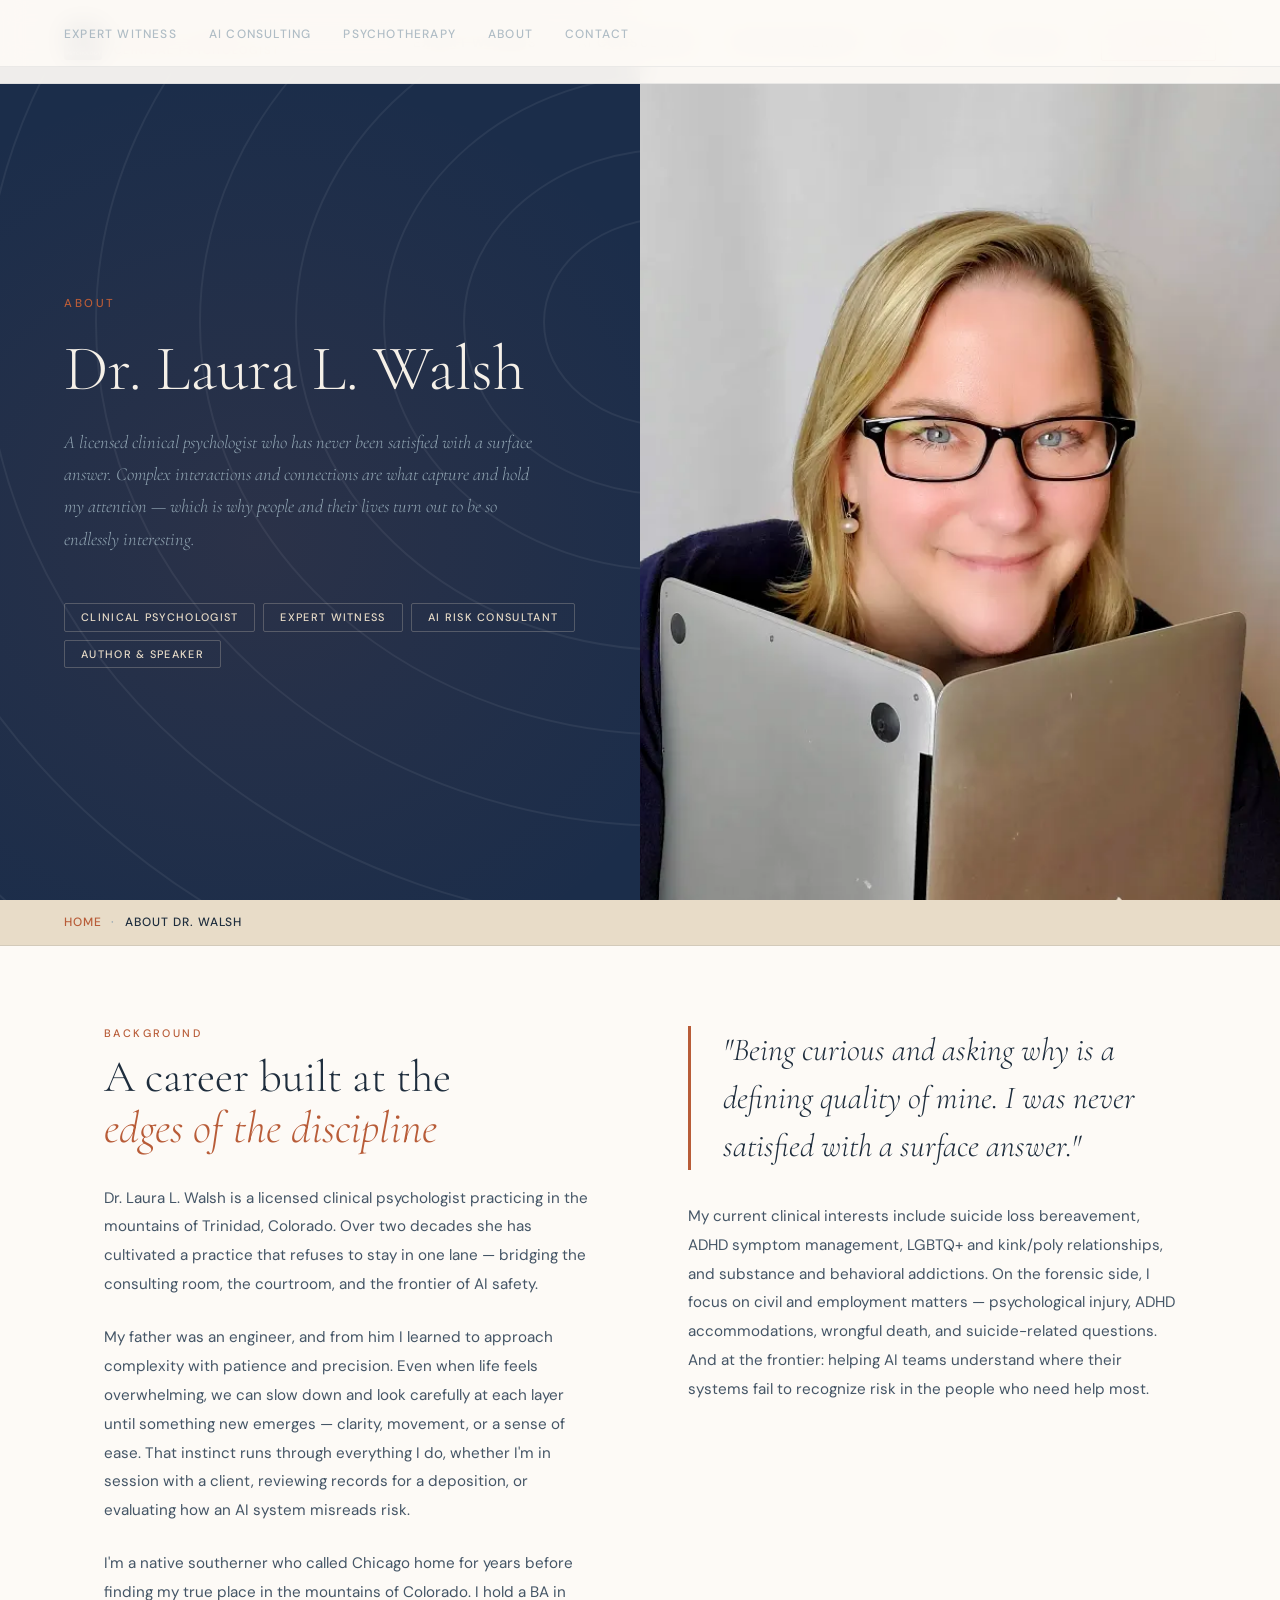
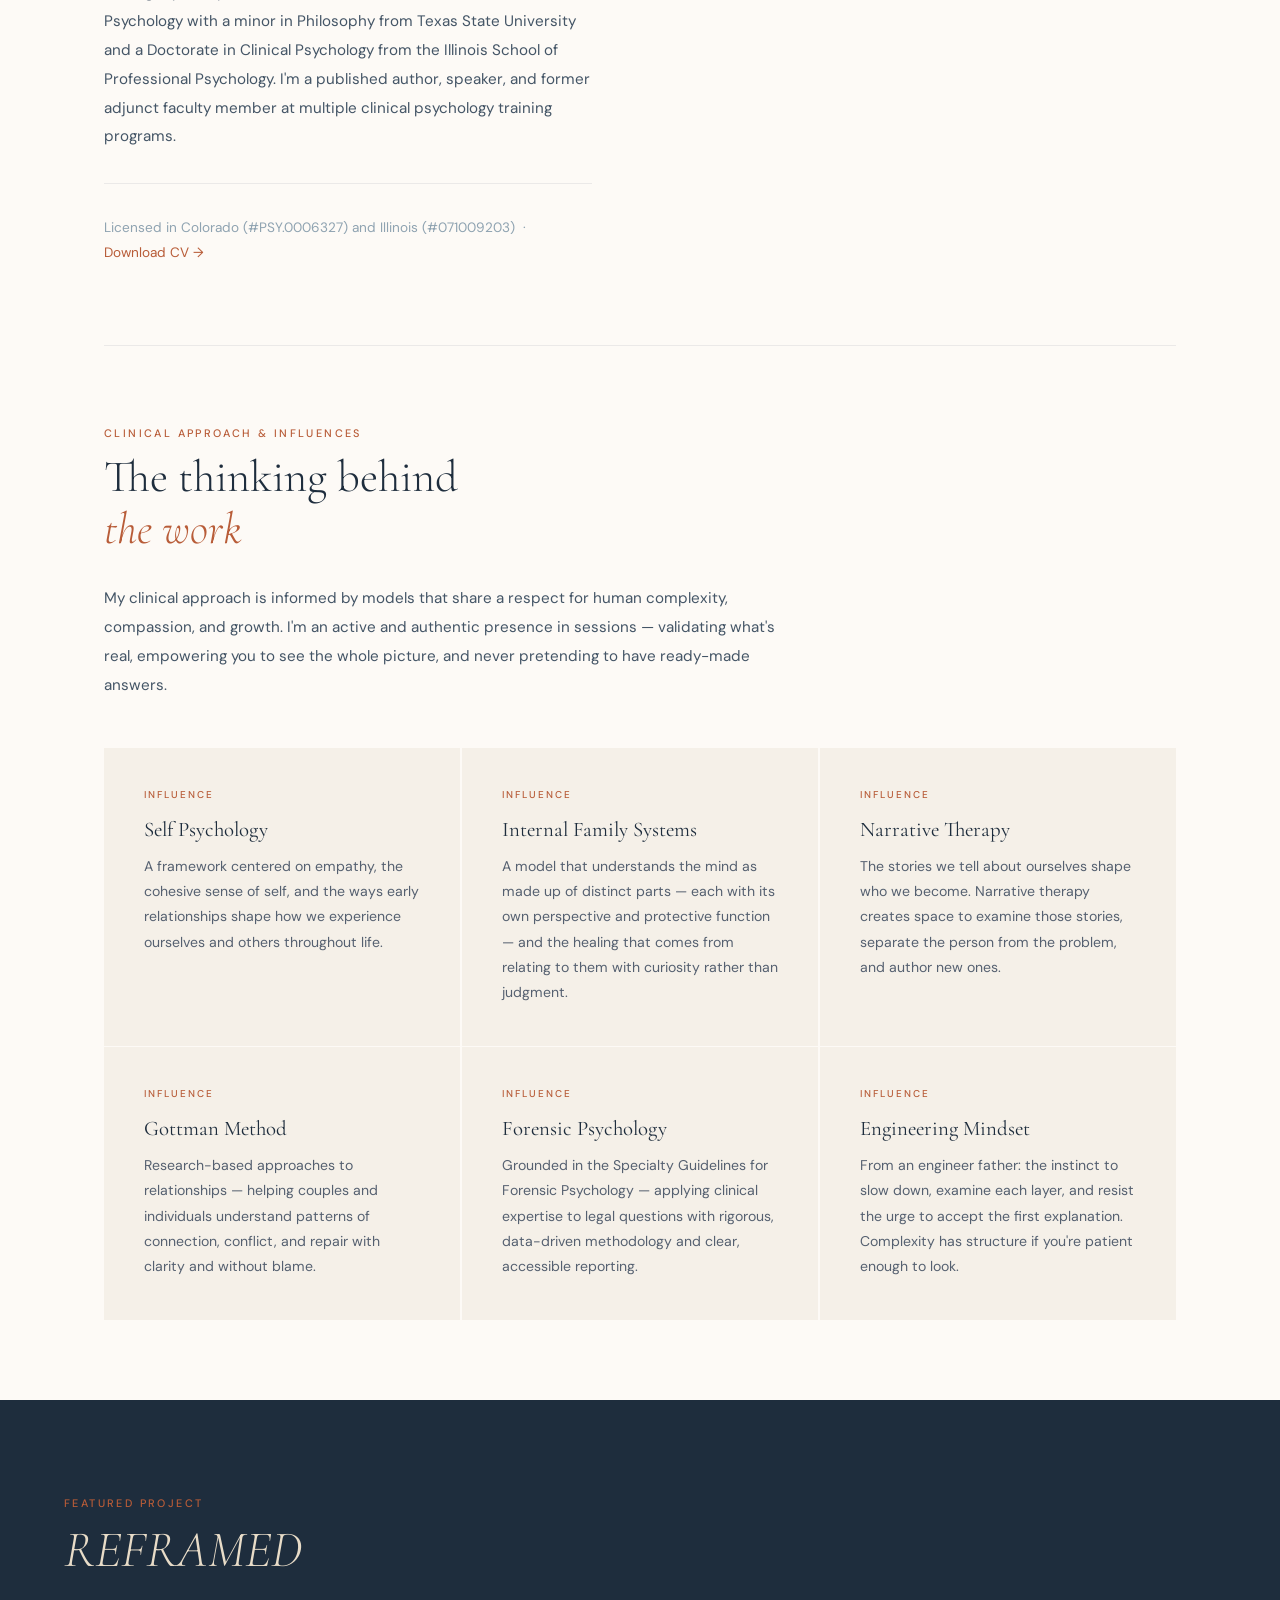
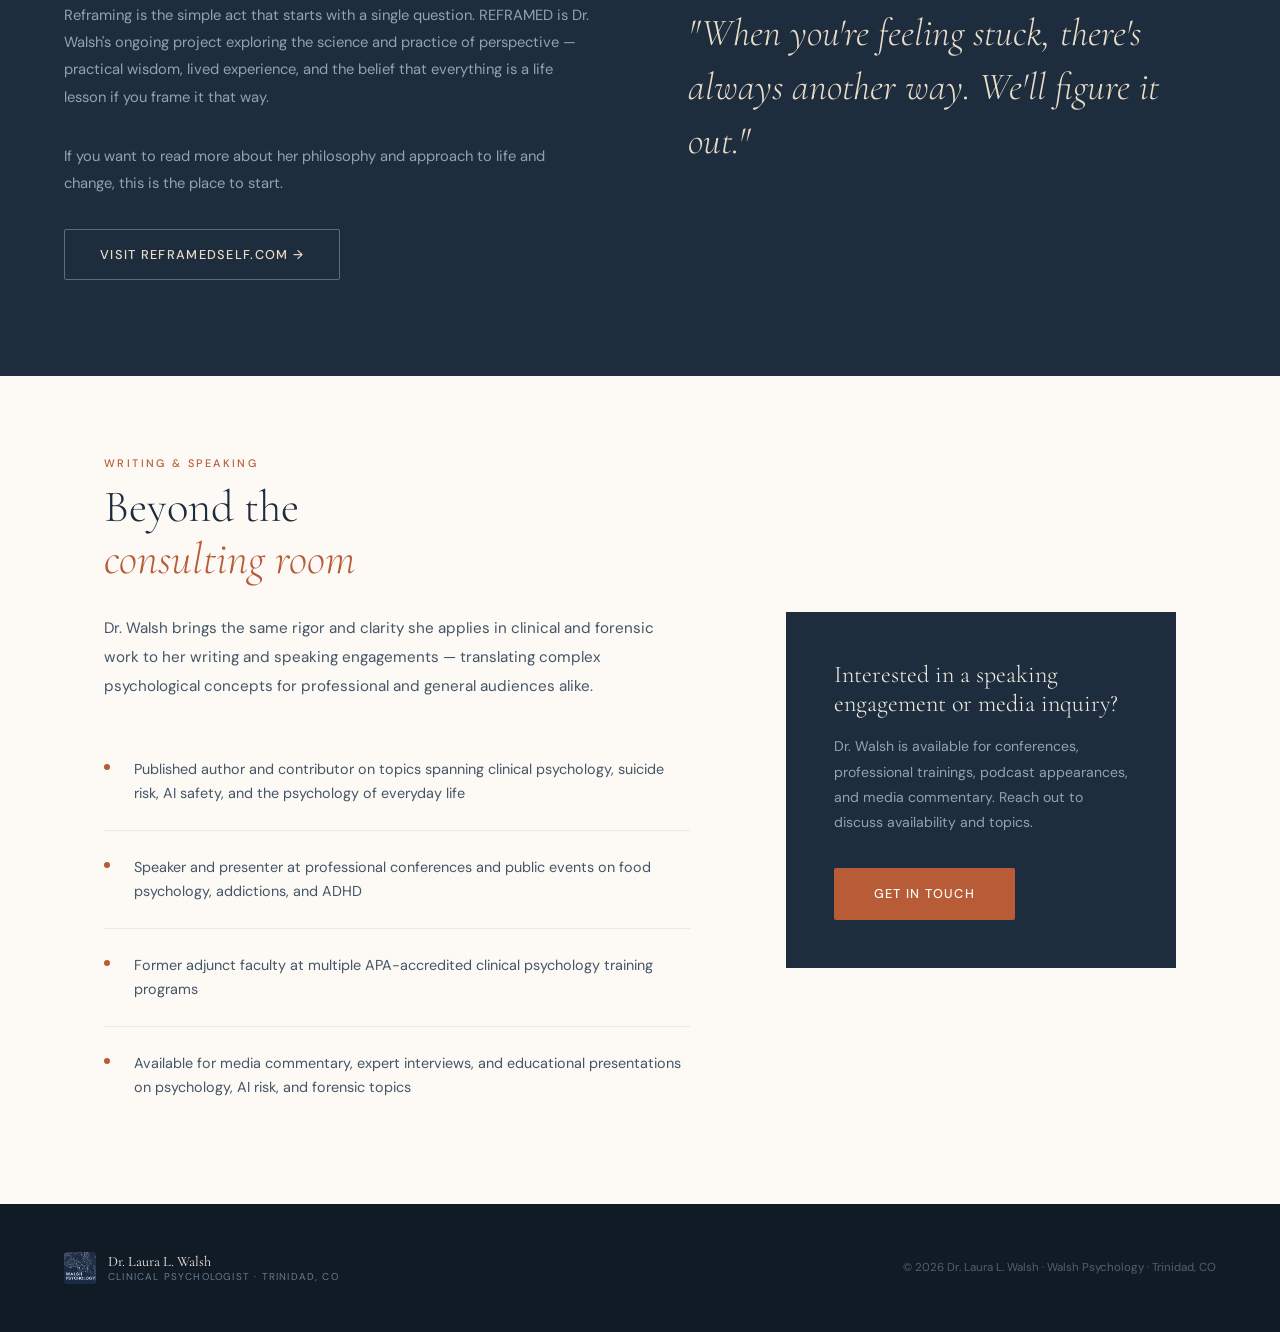
==== commit 1392b2a0: "Update about.html" ====
--- a/about.html
+++ b/about.html
@@ -111,6 +111,7 @@
     <li><a href="ai.html">AI Consulting</a></li>
     <li><a href="therapy.html">Psychotherapy</a></li>
     <li><a href="about.html" class="active">About</a></li>
+    <li><a href="articles.html">Articles</a></li>
     <li><a href="contact.html" class="nav-cta">Contact</a></li>
   </ul>
   <button class="nav-hamburger" id="hamburgerBtn" onclick="toggleMobileMenu()" aria-label="Open navigation menu" aria-expanded="false" aria-controls="mobileMenu"><span></span><span></span><span></span></button>
@@ -121,6 +122,7 @@
   <a href="ai.html" onclick="closeMobileMenu()">AI Consulting</a>
   <a href="therapy.html" onclick="closeMobileMenu()">Psychotherapy</a>
   <a href="about.html" onclick="closeMobileMenu()">About</a>
+  <a href="articles.html">Articles</a>
   <a href="contact.html" class="mobile-cta" onclick="closeMobileMenu()">Contact</a>
 </div>
 <script src="nav.js"></script>
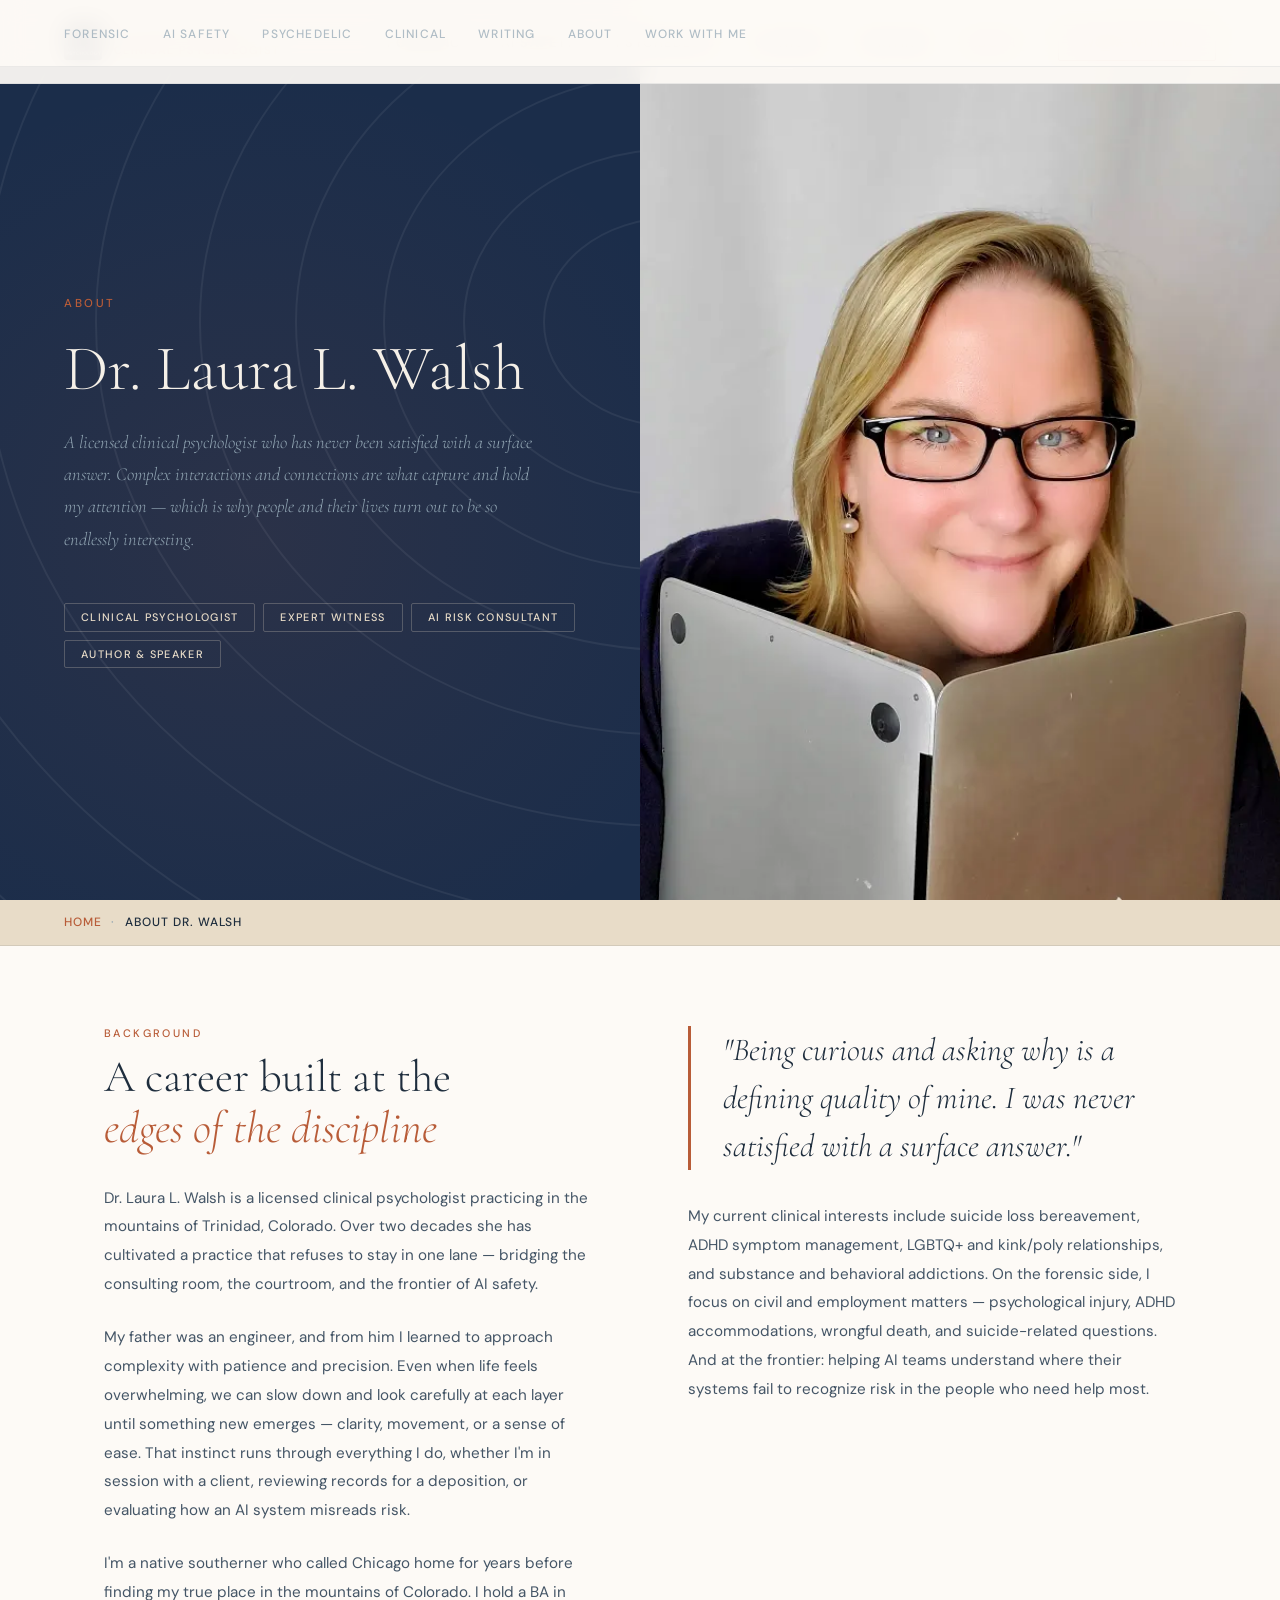
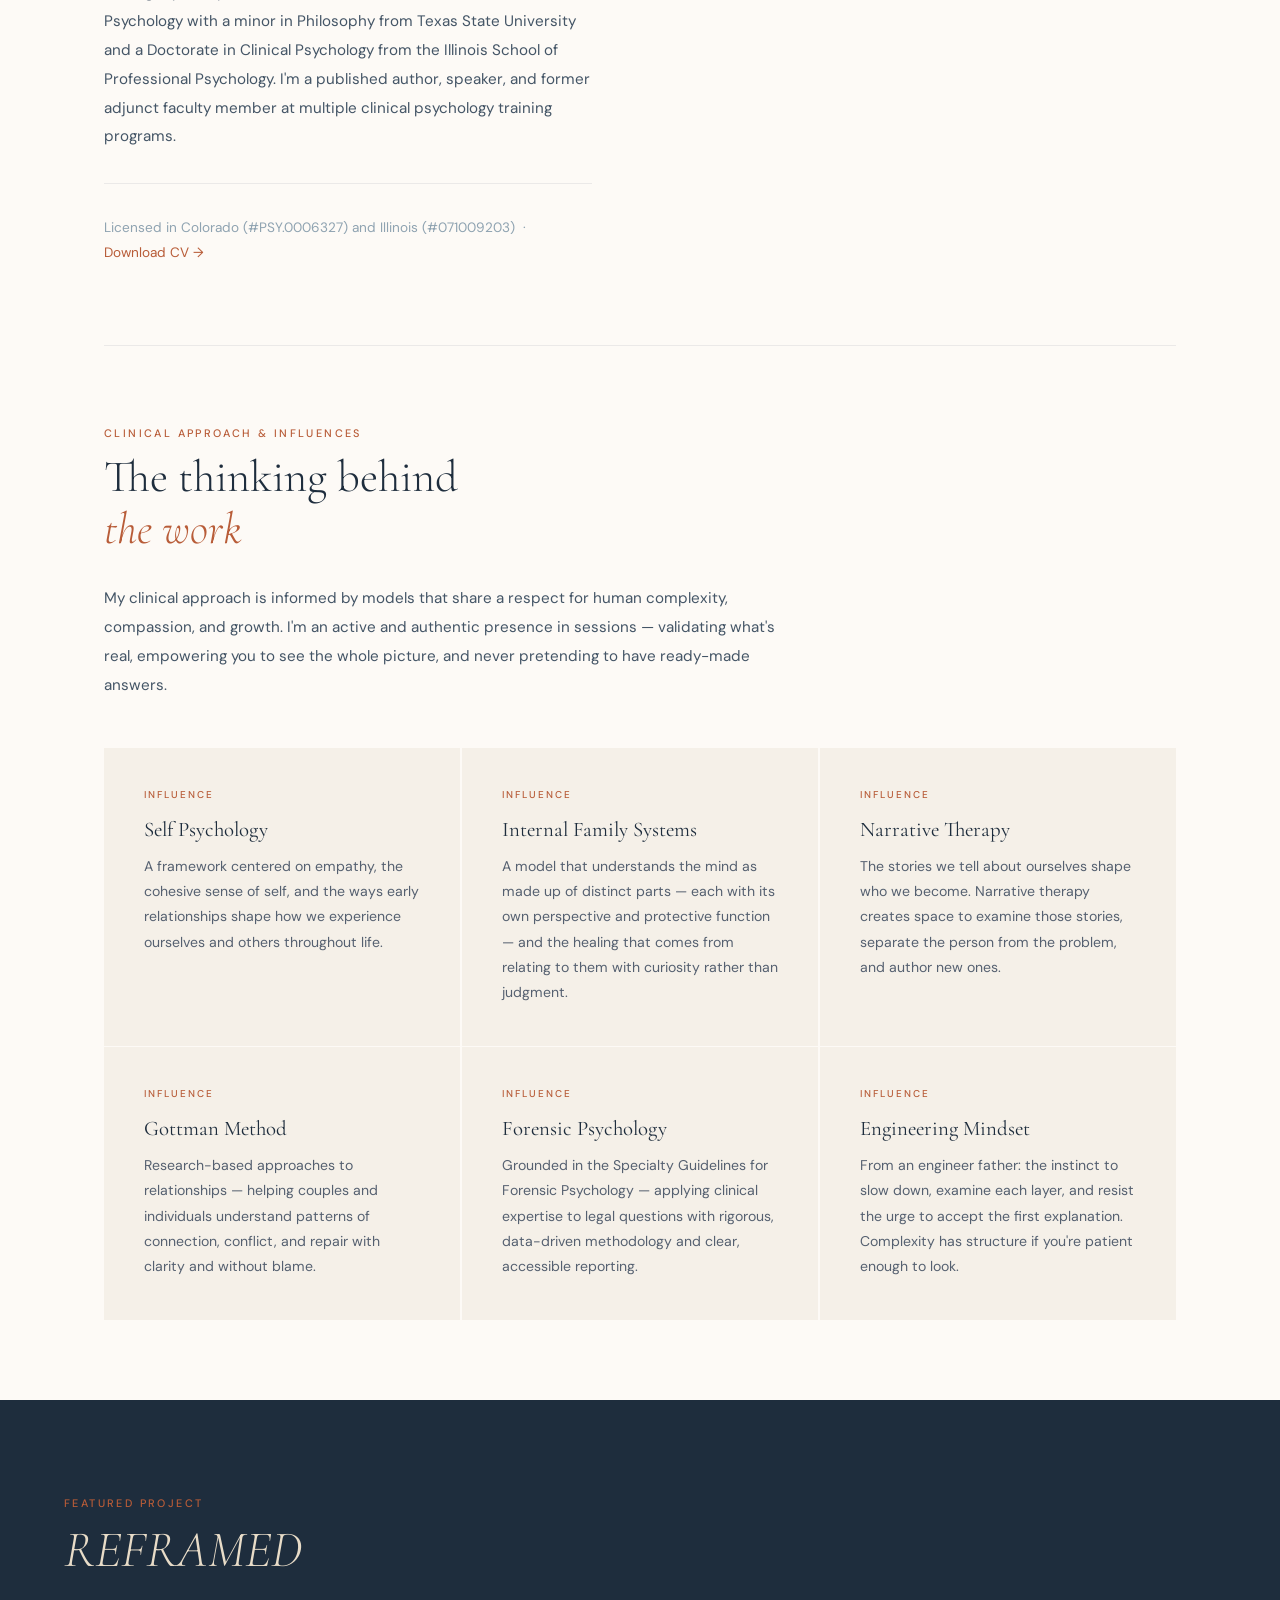
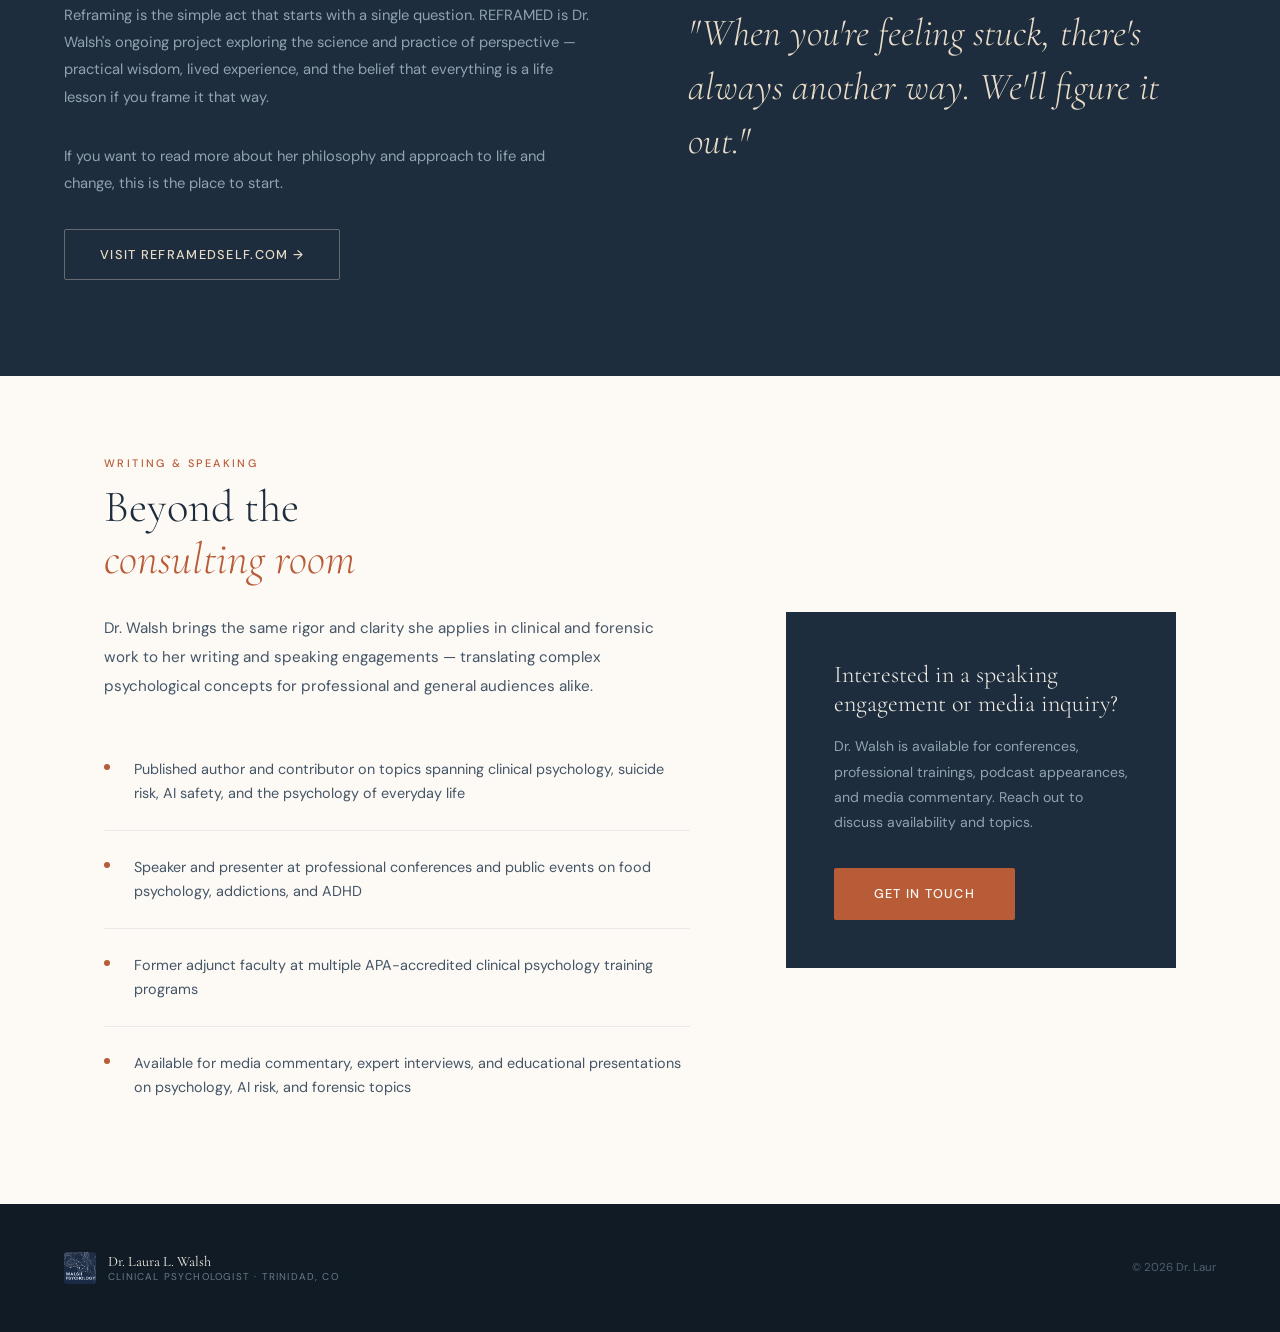
==== commit dfb8c427: "Add files via upload" ====
--- a/about.html
+++ b/about.html
@@ -4,6 +4,7 @@
   <meta charset="UTF-8">
   <meta name="viewport" content="width=device-width, initial-scale=1.0">
   <meta name="theme-color" content="#1b2d4a">
+  <meta name="robots" content="index, follow">
   <title>About Dr. Laura L. Walsh | Clinical Psychologist</title>
   <meta name="description" content="About Dr. Laura L. Walsh ÃÂ¢ÃÂÃÂ licensed clinical psychologist, expert witness, and AI risk consultant in Trinidad, Colorado. 20+ years of clinical experience across psychology, law, and AI safety.">
   <link rel="canonical" href="https://walshpsychology.com/about.html">
@@ -106,24 +107,26 @@
     <img src="walsh_logo_final.png" alt="Walsh Psychology" width="38" height="38" style="height:38px;width:38px;object-fit:cover;border-radius:3px;">
     <div class="nav-logo-text">Dr. Laura L. Walsh<span>Clinical Psychologist</span></div>
   </a>
-  <ul class="nav-links">
-    <li><a href="forensic.html">Expert Witness</a></li>
-    <li><a href="ai.html">AI Consulting</a></li>
-    <li><a href="therapy.html">Psychotherapy</a></li>
+    <ul class="nav-links">
+    <li><a href="forensic.html">Forensic</a></li>
+    <li><a href="ai.html">AI Safety</a></li>
+    <li><a href="psychedelic.html">Psychedelic</a></li>
+    <li><a href="therapy.html">Clinical</a></li>
+    <li><a href="writing.html">Writing</a></li>
     <li><a href="about.html" class="active">About</a></li>
-    <li><a href="articles.html">Articles</a></li>
-    <li><a href="contact.html" class="nav-cta">Contact</a></li>
+    <li><a href="work-with-me.html" class="nav-cta">Work With Me</a></li>
   </ul>
   <button class="nav-hamburger" id="hamburgerBtn" onclick="toggleMobileMenu()" aria-label="Open navigation menu" aria-expanded="false" aria-controls="mobileMenu"><span></span><span></span><span></span></button>
 </nav>
   <main>
 <div class="mobile-menu" id="mobileMenu" role="dialog" aria-modal="true" aria-label="Navigation menu">
-  <a href="forensic.html" onclick="closeMobileMenu()">Expert Witness</a>
-  <a href="ai.html" onclick="closeMobileMenu()">AI Consulting</a>
-  <a href="therapy.html" onclick="closeMobileMenu()">Psychotherapy</a>
+  <a href="forensic.html" onclick="closeMobileMenu()">Forensic</a>
+  <a href="ai.html" onclick="closeMobileMenu()">AI Safety</a>
+  <a href="psychedelic.html" onclick="closeMobileMenu()">Psychedelic</a>
+  <a href="therapy.html" onclick="closeMobileMenu()">Clinical</a>
+  <a href="writing.html" onclick="closeMobileMenu()">Writing</a>
   <a href="about.html" onclick="closeMobileMenu()">About</a>
-  <a href="articles.html">Articles</a>
-  <a href="contact.html" class="mobile-cta" onclick="closeMobileMenu()">Contact</a>
+  <a href="work-with-me.html" class="mobile-cta" onclick="closeMobileMenu()">Work With Me</a>
 </div>
 <script src="nav.js"></script>
 <section class="page-hero">
@@ -206,7 +209,7 @@
       <div class="speaking-cta">
         <h3>Interested in a speaking engagement or media inquiry?</h3>
         <p>Dr. Walsh is available for conferences, professional trainings, podcast appearances, and media commentary. Reach out to discuss availability and topics.</p>
-        <a href="mailto:laura@walshpsychology.com?subject=Speaking%20%2F%20Media%20Inquiry" class="btn-terra" aria-label="Email Dr. Walsh about speaking or media inquiries">Get in Touch</a>
+        <a href="/cdn-cgi/l/email-protection#7a161b0f081b3a0d1b1609120a090319121516151d035419151745090f18101f190e47290a1f1b1113141d5f484a5f483c5f484a371f1e131b5f484a33140b0f130803" class="btn-terra" aria-label="Email Dr. Walsh about speaking or media inquiries">Get in Touch</a>
       </div>
     </div>
   </section>
@@ -218,15 +221,14 @@
     <div class="footer-logo-text">Dr. Laura L. Walsh<span>Clinical Psychologist &middot; Trinidad, CO</span></div>
   </div>
   <nav aria-label="Footer navigation">
-    <ul class="footer-nav">
-      <li><a href="forensic.html">Expert Witness</a></li>
-      <li><a href="ai.html">AI Consulting</a></li>
-      <li><a href="therapy.html">Psychotherapy</a></li>
+        <ul class="footer-nav">
+      <li><a href="forensic.html">Forensic</a></li>
+      <li><a href="ai.html">AI Safety</a></li>
+      <li><a href="psychedelic.html">Psychedelic</a></li>
+      <li><a href="therapy.html">Clinical</a></li>
+      <li><a href="writing.html">Writing</a></li>
       <li><a href="about.html">About</a></li>
-      <li><a href="contact.html">Contact</a></li>
+      <li><a href="work-with-me.html">Work With Me</a></li>
     </ul>
   </nav>
-  <p class="footer-copy">&copy; 2026 Dr. Laura L. Walsh &middot; Walsh Psychology &middot; Trinidad, CO</p>
-</footer>
-</body>
-</html>
+  <p class="footer-copy">&copy; 2026 Dr. Laur
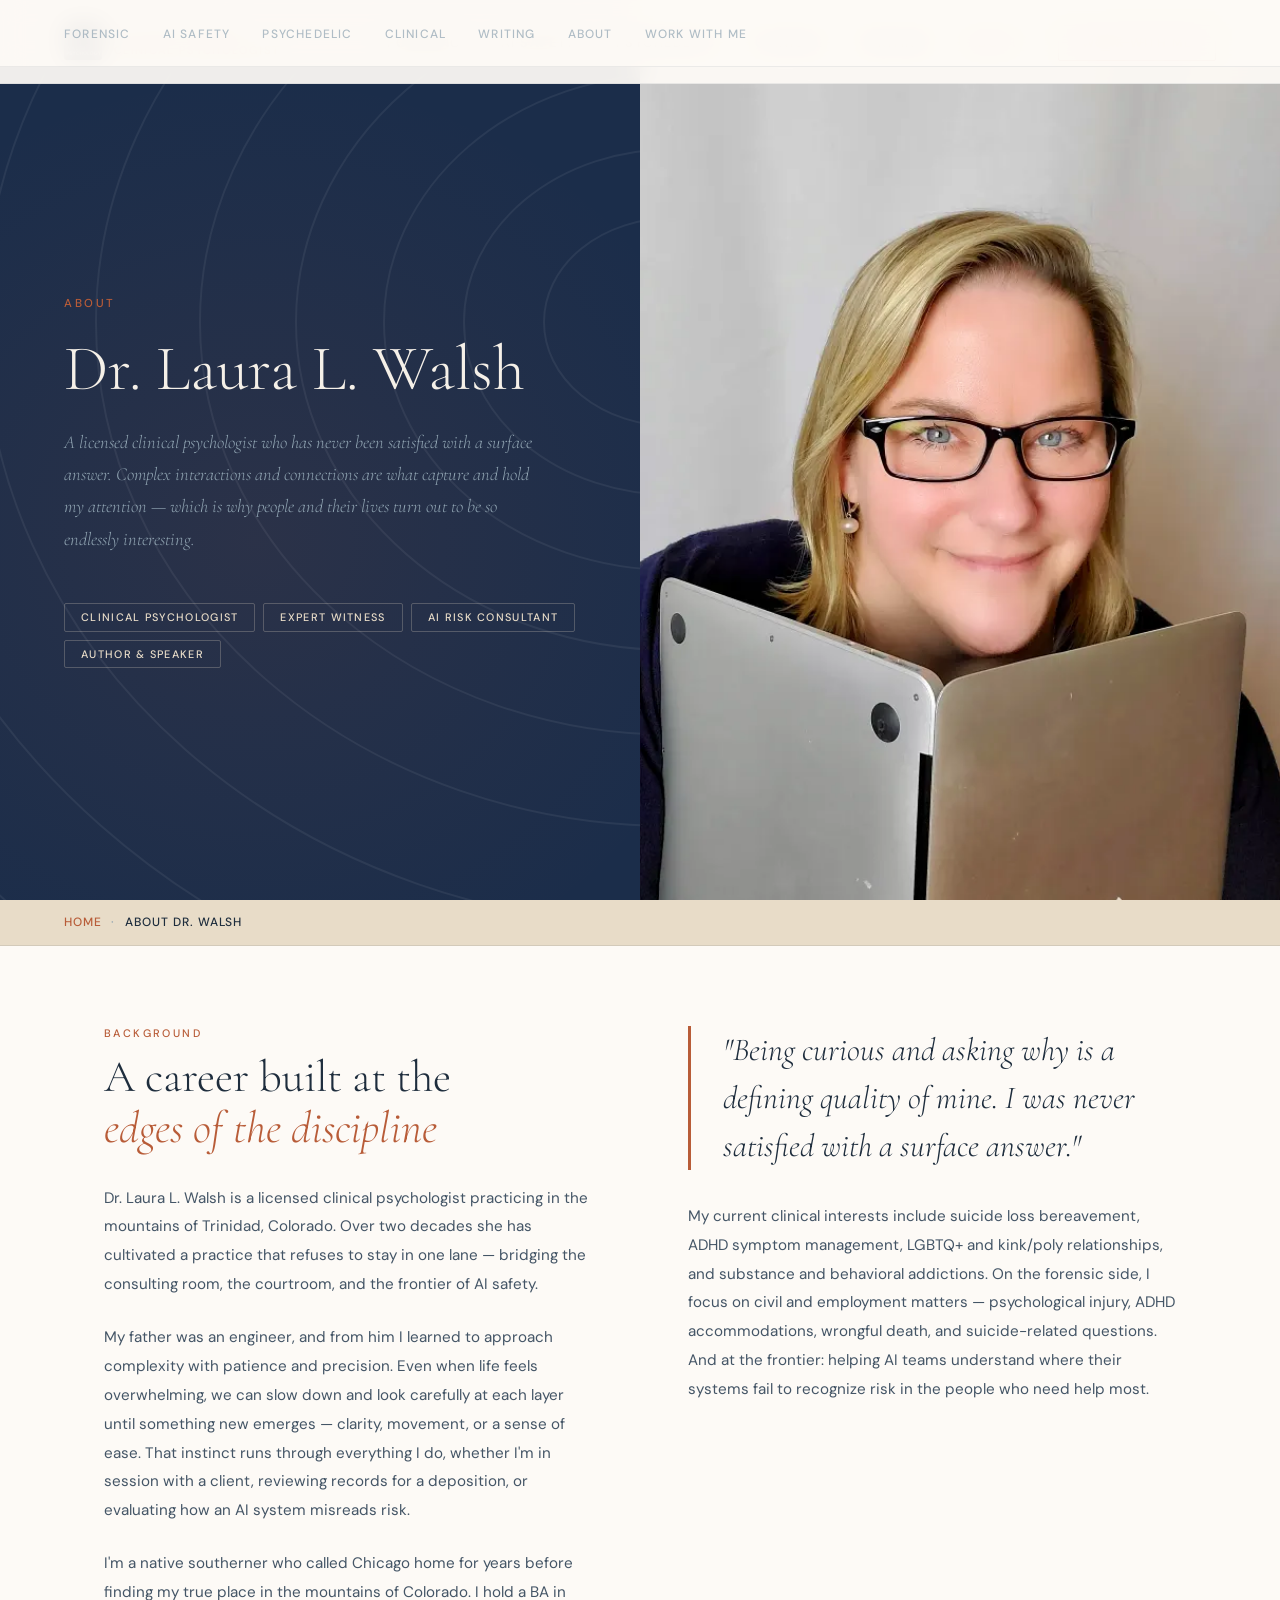
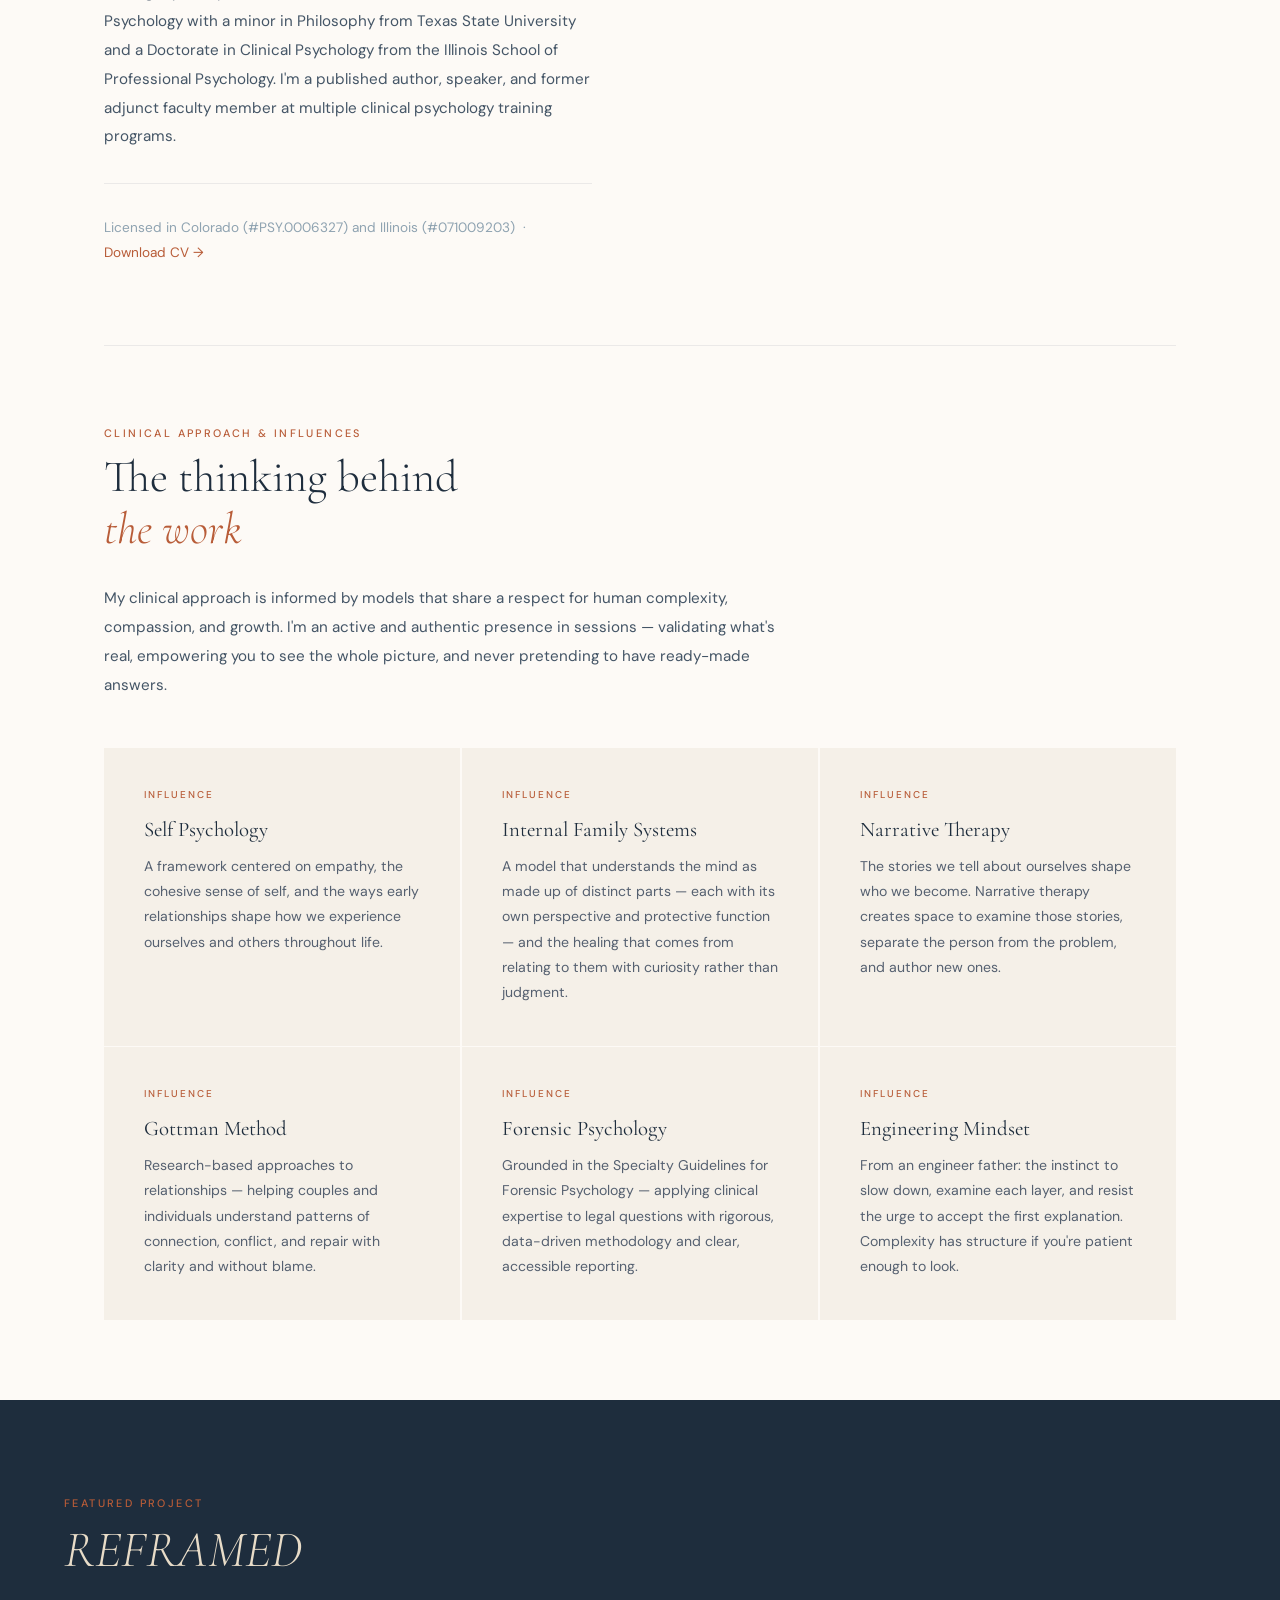
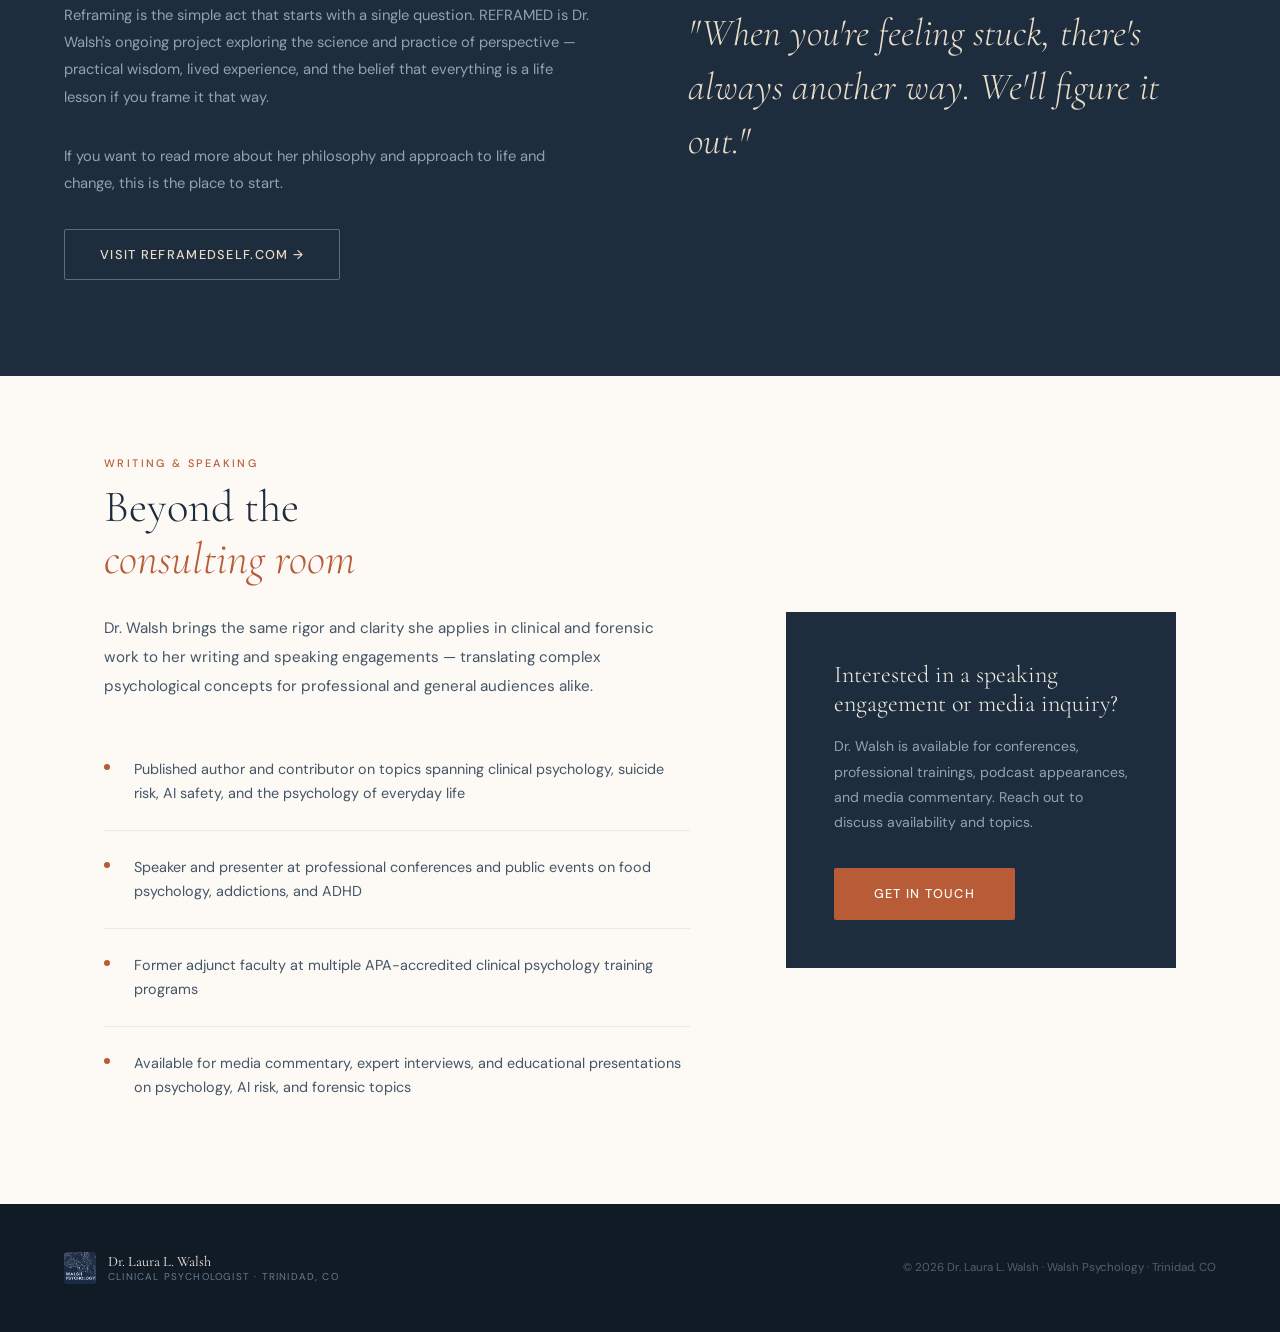
==== commit 41795c38: "Add files via upload" ====
--- a/about.html
+++ b/about.html
@@ -6,7 +6,7 @@
   <meta name="theme-color" content="#1b2d4a">
   <meta name="robots" content="index, follow">
   <title>About Dr. Laura L. Walsh | Clinical Psychologist</title>
-  <meta name="description" content="About Dr. Laura L. Walsh ÃÂ¢ÃÂÃÂ licensed clinical psychologist, expert witness, and AI risk consultant in Trinidad, Colorado. 20+ years of clinical experience across psychology, law, and AI safety.">
+  <meta name="description" content="About Dr. Laura L. Walsh &mdash; licensed clinical psychologist, expert witness, and AI risk consultant in Trinidad, Colorado. 20+ years of clinical experience across psychology, law, and AI safety.">
   <link rel="canonical" href="https://walshpsychology.com/about.html">
   <meta property="og:type" content="website">
   <meta property="og:url" content="https://walshpsychology.com/about.html">
@@ -231,4 +231,7 @@
       <li><a href="work-with-me.html">Work With Me</a></li>
     </ul>
   </nav>
-  <p class="footer-copy">&copy; 2026 Dr. Laur+  <p class="footer-copy">&copy; 2026 Dr. Laura L. Walsh &middot; Walsh Psychology &middot; Trinidad, CO</p>
+</footer>
+</body>
+</html>
